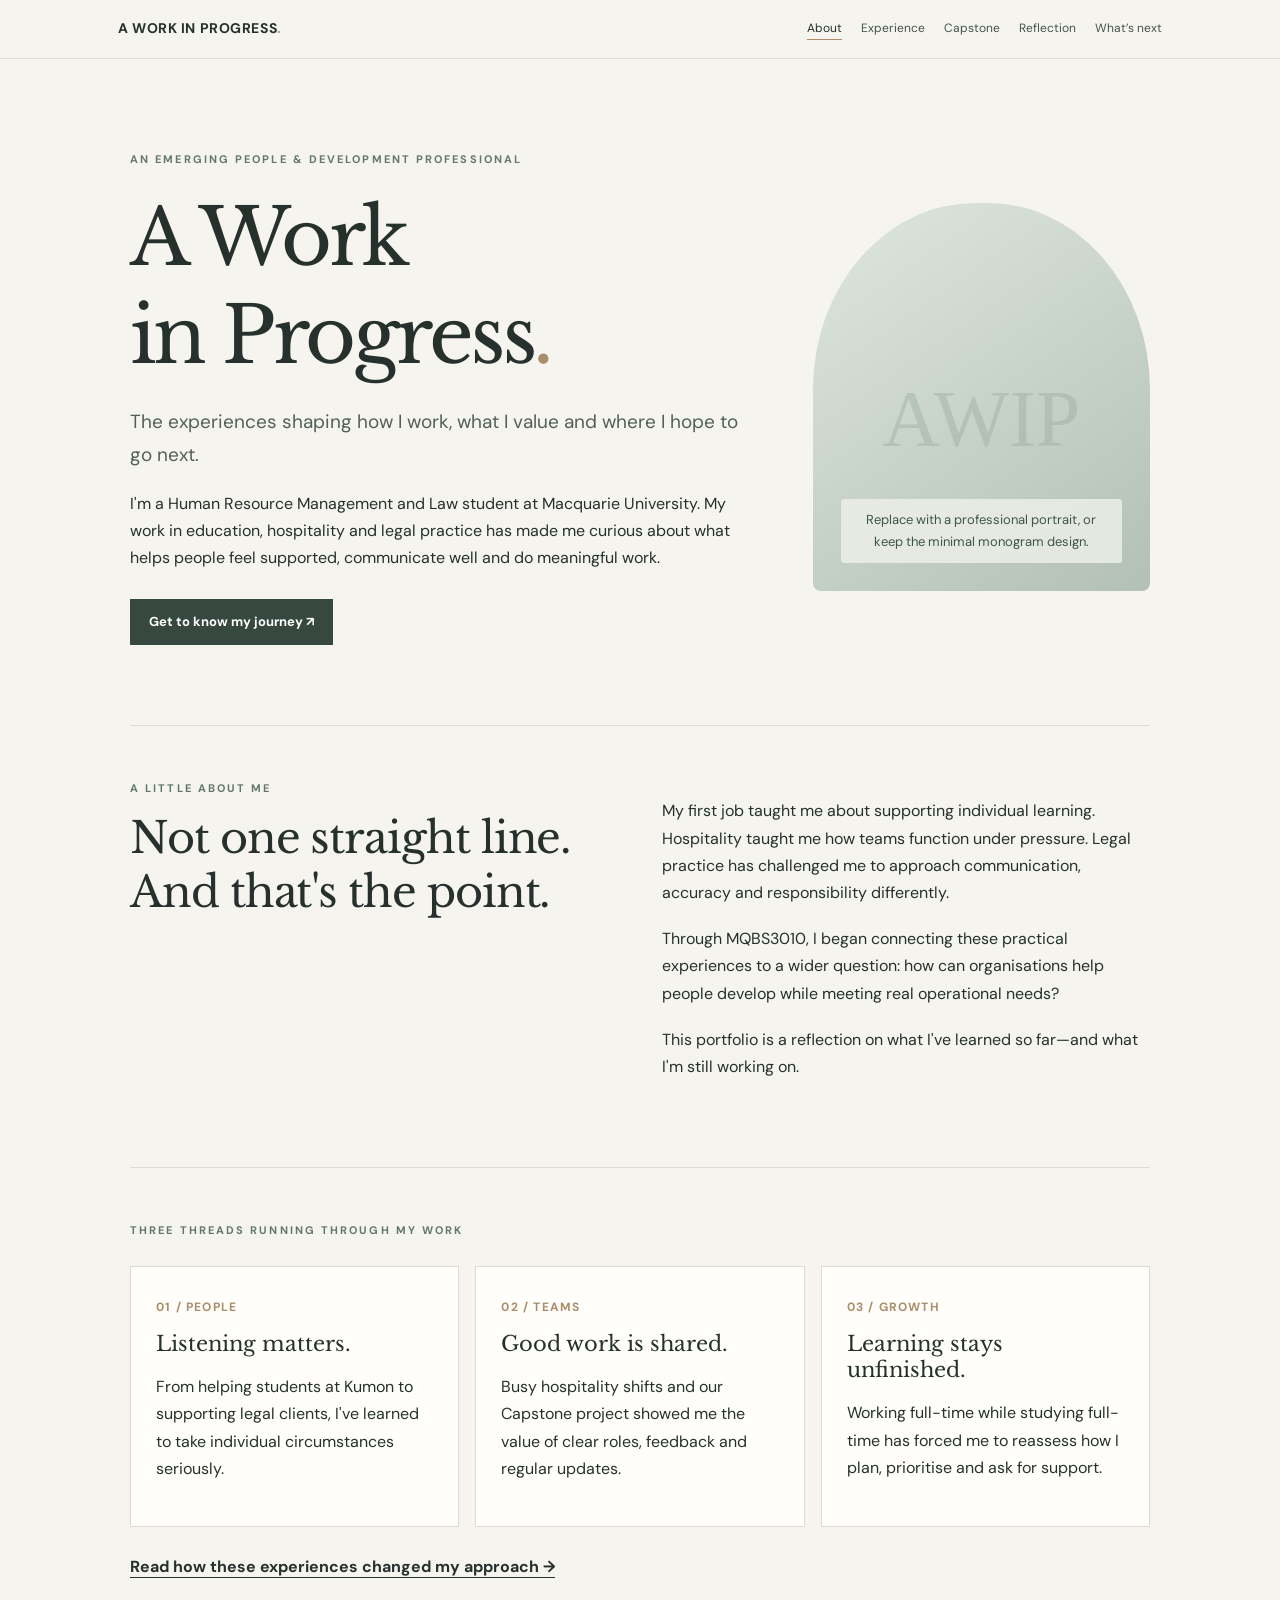
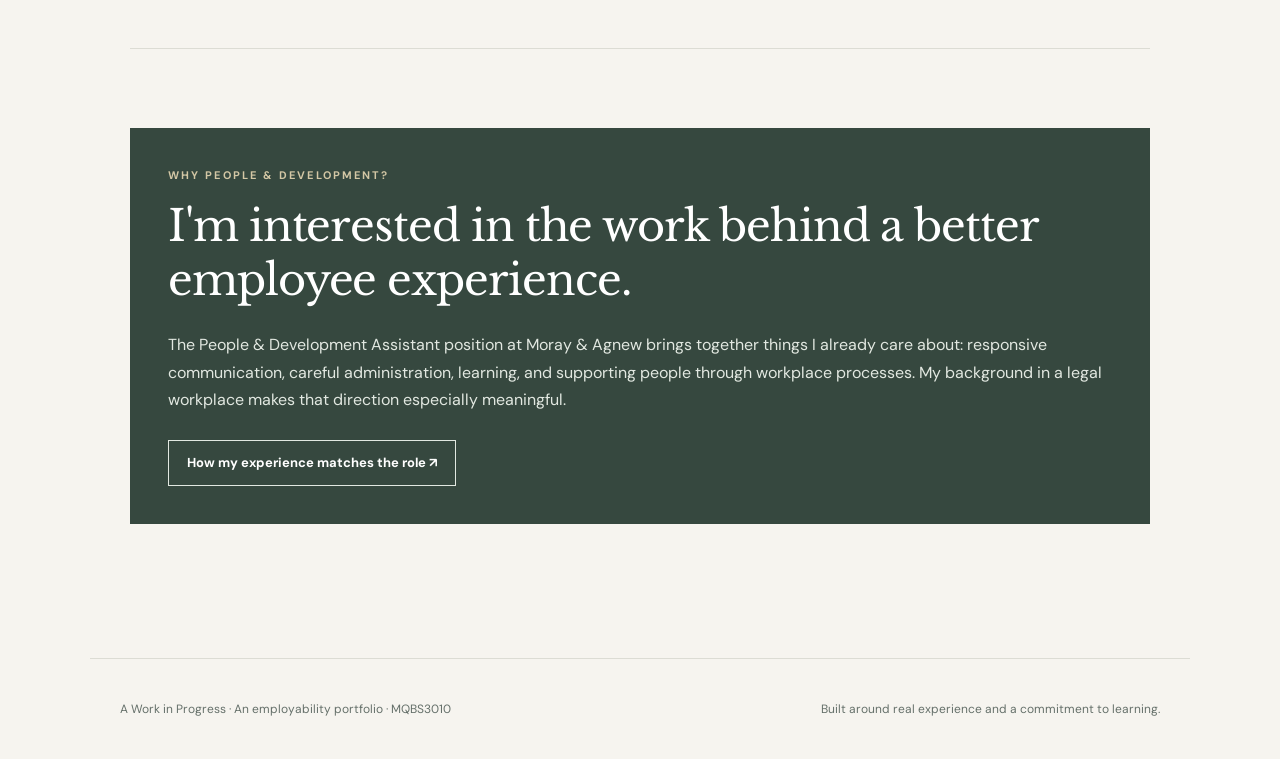
==== index.html @ 0471ca01 "Add files via upload" ====
<!doctype html><html lang="en-AU"><head><meta charset="utf-8"><meta name="viewport" content="width=device-width,initial-scale=1"><meta name="description" content="A Work in Progress — an emerging People & Development professional’s portfolio."><title>About | A Work in Progress</title><link rel="stylesheet" href="style.css"></head><body><header><nav><a class="brand" href="index.html">A WORK IN PROGRESS<span style="color:#b29a79">.</span></a><div class="navlinks"><a href="index.html" class="current">About</a><a href="experience.html" class="">Experience</a><a href="capstone.html" class="">Capstone</a><a href="reflection.html" class="">Reflection</a><a href="future.html" class="">What’s next</a></div></nav></header><main><section class="hero"><div><div class="eyebrow">An emerging People & Development professional</div><h1>A Work<br>in Progress<span style="color:#aa8d69">.</span></h1><p class="lead">The experiences shaping how I work, what I value and where I hope to go next.</p><p>I'm a Human Resource Management and Law student at Macquarie University. My work in education, hospitality and legal practice has made me curious about what helps people feel supported, communicate well and do meaningful work.</p><a class="button dark" href="experience.html">Get to know my journey ↗</a></div><div class="portrait"><span>Replace with a professional portrait, or keep the minimal monogram design.</span></div></section>
<section class="section"><div class="eyebrow">A little about me</div><div class="two"><div><h2>Not one straight line. And that's the point.</h2></div><div><p>My first job taught me about supporting individual learning. Hospitality taught me how teams function under pressure. Legal practice has challenged me to approach communication, accuracy and responsibility differently.</p><p>Through MQBS3010, I began connecting these practical experiences to a wider question: how can organisations help people develop while meeting real operational needs?</p><p>This portfolio is a reflection on what I've learned so far—and what I'm still working on.</p></div></div></section>
<section class="section"><div class="eyebrow">Three threads running through my work</div><div class="cards"><div class="card"><span class="number">01 / PEOPLE</span><h3>Listening matters.</h3><p>From helping students at Kumon to supporting legal clients, I've learned to take individual circumstances seriously.</p></div><div class="card"><span class="number">02 / TEAMS</span><h3>Good work is shared.</h3><p>Busy hospitality shifts and our Capstone project showed me the value of clear roles, feedback and regular updates.</p></div><div class="card"><span class="number">03 / GROWTH</span><h3>Learning stays unfinished.</h3><p>Working full-time while studying full-time has forced me to reassess how I plan, prioritise and ask for support.</p></div></div><a class="link" href="reflection.html">Read how these experiences changed my approach →</a></section>
<section class="section"><div class="feature"><div class="eyebrow">Why People & Development?</div><h2>I'm interested in the work behind a better employee experience.</h2><p>The People & Development Assistant position at Moray & Agnew brings together things I already care about: responsive communication, careful administration, learning, and supporting people through workplace processes. My background in a legal workplace makes that direction especially meaningful.</p><a class="button" style="border-color:#e2e8e1;color:#fff" href="future.html">How my experience matches the role ↗</a></div></section></main><footer><span>A Work in Progress · An employability portfolio · MQBS3010</span><span>Built around real experience and a commitment to learning.</span></footer></body></html>
---- style.css ----
@import url('https://fonts.googleapis.com/css2?family=DM+Sans:wght@400;500;600;700&family=Libre+Baskerville:ital,wght@0,400;0,700;1,400&display=swap');
:root{--ink:#26312d;--muted:#65706a;--paper:#f6f4ef;--white:#fffefa;--forest:#36483f;--border:#dcdcd4;--sage:#e6ebe5;--gold:#aa8d69}*{box-sizing:border-box}html{scroll-behavior:smooth}body{margin:0;color:var(--ink);background:var(--paper);font-family:'DM Sans',Arial,sans-serif;font-size:16px;line-height:1.7}a{color:inherit}a:hover{color:#946d47}header{border-bottom:1px solid var(--border);background:var(--paper);position:sticky;top:0;z-index:10}nav{max-width:1100px;margin:auto;padding:17px 28px;display:flex;align-items:center;justify-content:space-between;gap:20px}.brand{text-decoration:none;letter-spacing:.04em;font-weight:700;font-size:14px;white-space:nowrap}.navlinks{display:flex;flex-wrap:wrap;gap:19px}.navlinks a{text-decoration:none;font-size:12px;color:#46534d}.navlinks .current{border-bottom:1px solid var(--gold);color:var(--ink)}main{max-width:1080px;padding:0 30px;margin:auto}.hero{padding:91px 0 80px;display:grid;grid-template-columns:1.3fr .7fr;gap:56px;align-items:center}.eyebrow{text-transform:uppercase;letter-spacing:.19em;font-size:11px;color:#63776b;font-weight:700}h1,h2,h3,blockquote{font-family:'Libre Baskerville',Georgia,serif;font-weight:400;line-height:1.25}h1{font-size:clamp(45px,6.8vw,78px);letter-spacing:-.045em;margin:21px 0 22px}h2{font-size:clamp(28px,3.6vw,43px);letter-spacing:-.025em;margin:15px 0 24px}h3{font-size:23px;margin:12px 0 16px}p{margin:0 0 19px}p.lead{font-size:19px;color:#536059;max-width:670px}.small{font-size:13px;color:var(--muted)}.portrait{background:linear-gradient(145deg,#dfe7dd,#b3c0b5);aspect-ratio:4/4.6;display:flex;align-items:end;justify-content:center;padding:28px;text-align:center;border-radius:48% 48% 8px 8px;color:#3f554b;font-size:13px;max-width:340px;margin:auto;position:relative}.portrait:before{content:'AWIP';font-family:Georgia,serif;font-size:80px;position:absolute;top:38%;color:#90a496;opacity:.35}.portrait span{position:relative;background:#eef0e9cf;padding:10px 15px;border-radius:3px}.section{padding:53px 0 68px;border-top:1px solid var(--border)}.sectionhead{max-width:720px}.cards{display:grid;grid-template-columns:repeat(3,1fr);gap:16px;margin:26px 0}.card{background:var(--white);border:1px solid var(--border);padding:25px;min-height:188px}.card .number{font-size:12px;color:var(--gold);font-weight:700;letter-spacing:.1em}.card h3{font-size:21px}.two{display:grid;grid-template-columns:1fr 1fr;gap:44px}.note{padding:22px;background:var(--sage);border-left:3px solid #83998a;margin:24px 0}.quote{border-left:3px solid var(--gold);padding:8px 0 8px 25px;font-size:23px;margin:32px 0;color:#415449}.tag{display:inline-block;border:1px solid #cbd2ca;border-radius:99px;padding:3px 11px;margin:0 6px 8px 0;font-size:12px;color:#59685c}.link{font-weight:700;text-decoration-thickness:1px;text-underline-offset:5px}.button{display:inline-block;padding:11px 18px;border:1px solid var(--forest);text-decoration:none;font-size:13px;font-weight:700;margin-top:8px}.button.dark{background:var(--forest);color:white}.feature{background:var(--forest);color:#f7f6f2;padding:38px;margin:26px 0}.feature .eyebrow{color:#d3c7a5}.feature p{color:#e2e8e1}.feature h2{color:white}.timeline{border-left:1px solid #b8c6b9;margin:26px 0 26px 10px}.entry{padding:0 0 29px 24px;position:relative}.entry:before{content:'';position:absolute;width:9px;height:9px;background:var(--gold);border-radius:50%;left:-5px;top:9px}.entry h3{margin:6px 0 10px}.entry p{max-width:770px}.stat{font-family:Georgia,serif;font-size:48px;margin:0;color:var(--forest)}.evidence{border:1px dashed #aab7a9;background:#f2f3ed;padding:20px;font-size:13px;color:#5e6c61;margin:20px 0}.evidence strong{display:block;color:#405249;margin-bottom:5px}.steps{counter-reset:step}.step{padding:22px 0;border-bottom:1px solid var(--border);display:grid;grid-template-columns:90px 1fr;gap:15px}.step .idx{font-family:Georgia,serif;font-size:34px;color:#a48d71}.checklist li{margin-bottom:9px}footer{max-width:1100px;padding:40px 30px;margin:40px auto 0;border-top:1px solid var(--border);display:flex;justify-content:space-between;gap:30px;color:var(--muted);font-size:12px}.intro{padding:67px 0 40px}.intro h1{font-size:clamp(40px,6vw,65px)}.intro p{max-width:740px}.rule{height:1px;background:var(--border);margin:20px 0}details{border-top:1px solid var(--border);padding:17px 0}summary{cursor:pointer;font-weight:700}@media(max-width:760px){nav{display:block}.navlinks{gap:12px;margin-top:12px}.hero{grid-template-columns:1fr;padding:55px 0}.portrait{max-width:260px;width:100%}.cards,.two{grid-template-columns:1fr}.step{grid-template-columns:55px 1fr}footer{display:block}main{padding:0 19px}h1{font-size:46px}}
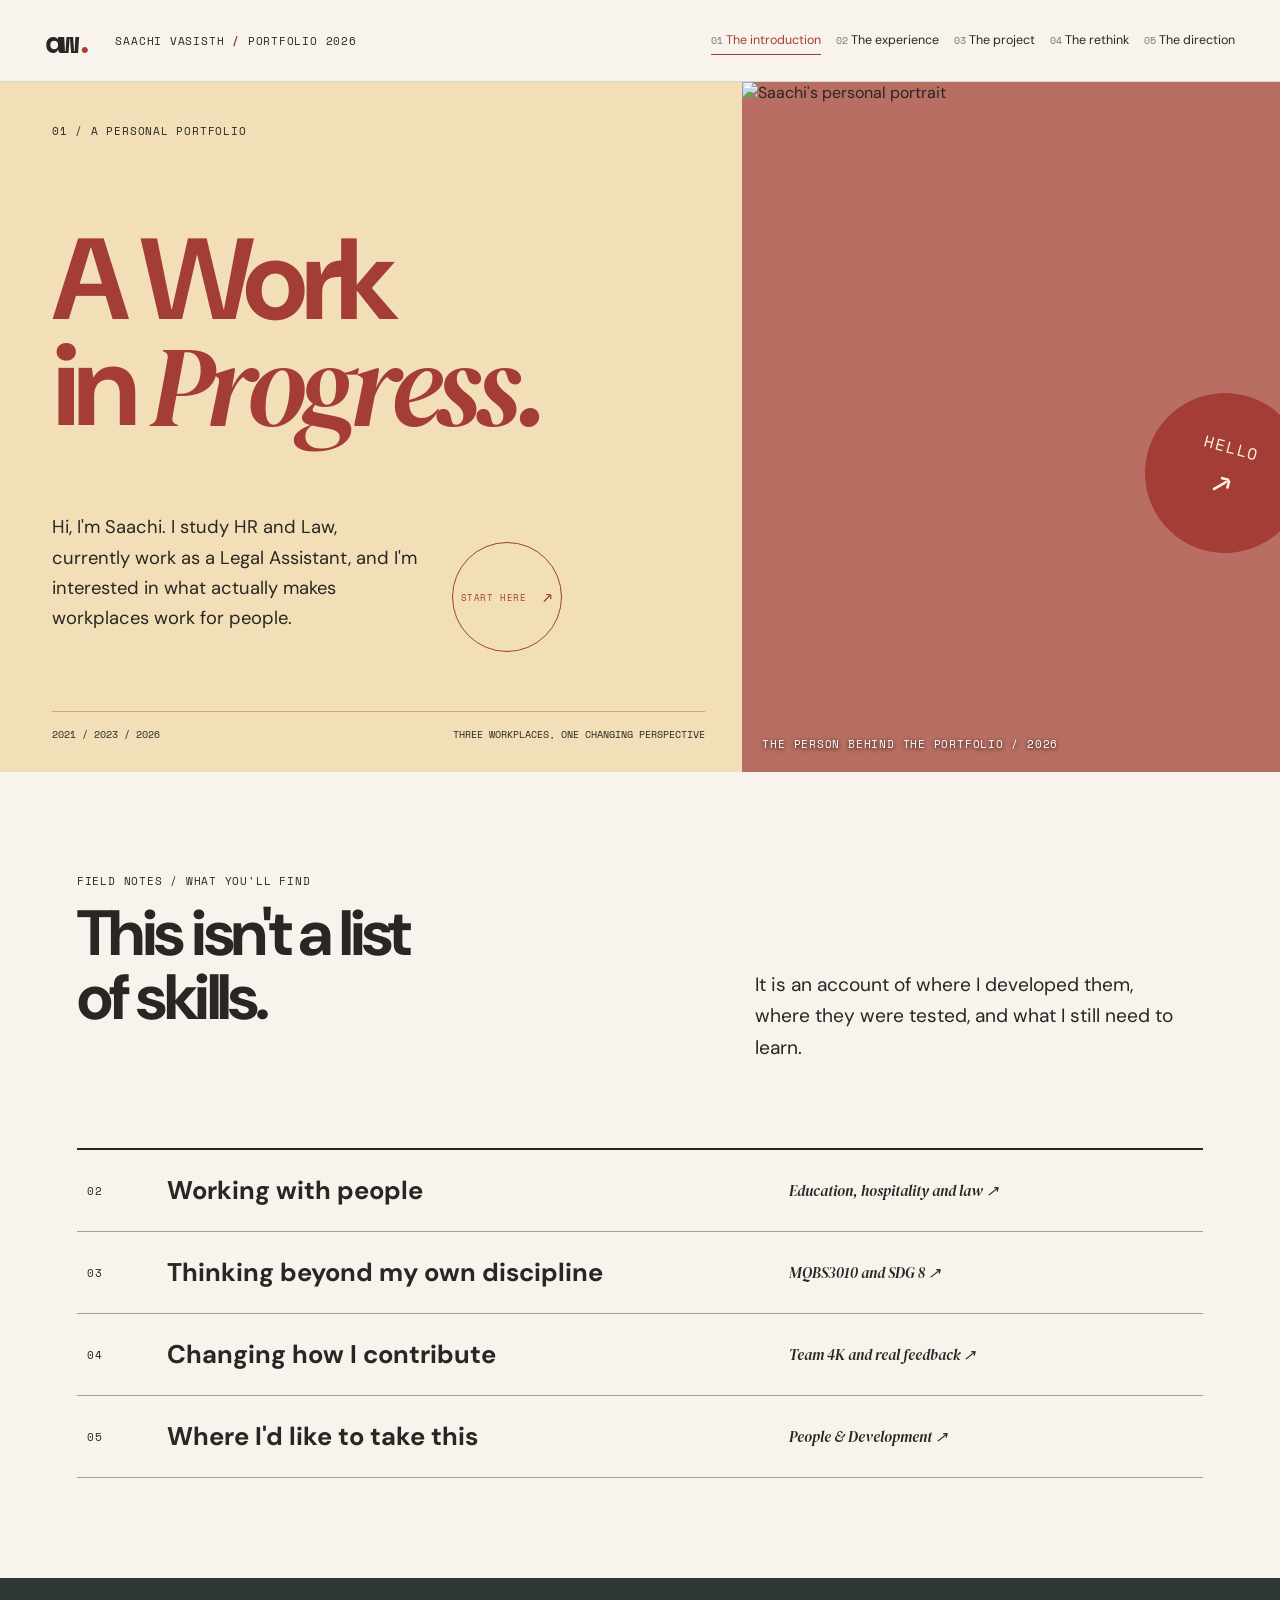
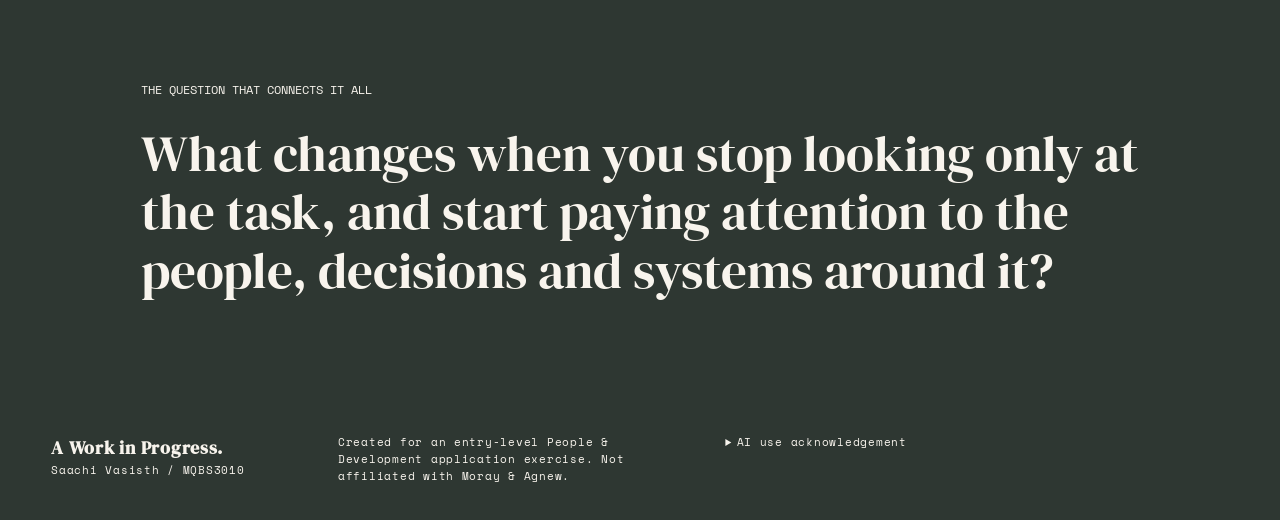
==== commit 167c756a: "Finalise cohesive e-portfolio design." ====
--- a/index.html
+++ b/index.html
@@ -1,4 +1 @@
-<!doctype html><html lang="en-AU"><head><meta charset="utf-8"><meta name="viewport" content="width=device-width,initial-scale=1"><meta name="description" content="A Work in Progress — an emerging People & Development professional’s portfolio."><title>About | A Work in Progress</title><link rel="stylesheet" href="style.css"></head><body><header><nav><a class="brand" href="index.html">A WORK IN PROGRESS<span style="color:#b29a79">.</span></a><div class="navlinks"><a href="index.html" class="current">About</a><a href="experience.html" class="">Experience</a><a href="capstone.html" class="">Capstone</a><a href="reflection.html" class="">Reflection</a><a href="future.html" class="">What’s next</a></div></nav></header><main><section class="hero"><div><div class="eyebrow">An emerging People & Development professional</div><h1>A Work<br>in Progress<span style="color:#aa8d69">.</span></h1><p class="lead">The experiences shaping how I work, what I value and where I hope to go next.</p><p>I'm a Human Resource Management and Law student at Macquarie University. My work in education, hospitality and legal practice has made me curious about what helps people feel supported, communicate well and do meaningful work.</p><a class="button dark" href="experience.html">Get to know my journey ↗</a></div><div class="portrait"><span>Replace with a professional portrait, or keep the minimal monogram design.</span></div></section>
-<section class="section"><div class="eyebrow">A little about me</div><div class="two"><div><h2>Not one straight line. And that's the point.</h2></div><div><p>My first job taught me about supporting individual learning. Hospitality taught me how teams function under pressure. Legal practice has challenged me to approach communication, accuracy and responsibility differently.</p><p>Through MQBS3010, I began connecting these practical experiences to a wider question: how can organisations help people develop while meeting real operational needs?</p><p>This portfolio is a reflection on what I've learned so far—and what I'm still working on.</p></div></div></section>
-<section class="section"><div class="eyebrow">Three threads running through my work</div><div class="cards"><div class="card"><span class="number">01 / PEOPLE</span><h3>Listening matters.</h3><p>From helping students at Kumon to supporting legal clients, I've learned to take individual circumstances seriously.</p></div><div class="card"><span class="number">02 / TEAMS</span><h3>Good work is shared.</h3><p>Busy hospitality shifts and our Capstone project showed me the value of clear roles, feedback and regular updates.</p></div><div class="card"><span class="number">03 / GROWTH</span><h3>Learning stays unfinished.</h3><p>Working full-time while studying full-time has forced me to reassess how I plan, prioritise and ask for support.</p></div></div><a class="link" href="reflection.html">Read how these experiences changed my approach →</a></section>
-<section class="section"><div class="feature"><div class="eyebrow">Why People & Development?</div><h2>I'm interested in the work behind a better employee experience.</h2><p>The People & Development Assistant position at Moray & Agnew brings together things I already care about: responsive communication, careful administration, learning, and supporting people through workplace processes. My background in a legal workplace makes that direction especially meaningful.</p><a class="button" style="border-color:#e2e8e1;color:#fff" href="future.html">How my experience matches the role ↗</a></div></section></main><footer><span>A Work in Progress · An employability portfolio · MQBS3010</span><span>Built around real experience and a commitment to learning.</span></footer></body></html>+<!doctype html><html lang="en-AU"><head><meta charset="utf-8"><meta name="viewport" content="width=device-width,initial-scale=1"><meta name="description" content="A Work in Progress. Saachi Vasisth's MQBS3010 professional e-portfolio."><title>About | A Work in Progress.</title><link rel="stylesheet" href="style.css"></head><body class="p-index"><header class="shell"><a class="logo" href="index.html">aw<span>.</span></a><span class="edition">SAACHI VASISTH <b> / </b> PORTFOLIO 2026</span><button class="menu-toggle" onclick="document.querySelector('.nav').classList.toggle('open')" aria-label="Toggle navigation">MENU +</button><nav class="nav" aria-label="Portfolio pages"><a href="index.html" aria-current=page><span>01</span> The introduction</a><a href="experience.html" ><span>02</span> The experience</a><a href="capstone.html" ><span>03</span> The project</a><a href="reflection.html" ><span>04</span> The rethink</a><a href="future.html" ><span>05</span> The direction</a></nav></header><main><section class="cover"><div class="cover-copy"><div class="kicker">01 / A PERSONAL PORTFOLIO</div><h1>A Work<br>in <em>Progress.</em></h1><div class="cover-intro"><p>Hi, I'm Saachi. I study HR and Law, currently work as a Legal Assistant, and I'm interested in what actually makes workplaces work for people.</p><a class="round-link" href="experience.html">START HERE <span>↗</span></a></div><div class="cover-foot">2021 / 2023 / 2026 <span>THREE WORKPLACES, ONE CHANGING PERSPECTIVE</span></div></div><div class="cover-image"><img src="assets/portrait.jpg" alt="Saachi's personal portrait"><span class="photo-note">THE PERSON BEHIND THE PORTFOLIO / 2026</span><div class="floating-circle">HELLO<br><span>↗</span></div></div></section><section class="index-spread"><p class="micro">FIELD NOTES / WHAT YOU'LL FIND</p><div class="index-head"><h2>This isn't a list<br>of skills.</h2><p>It is an account of where I developed them, where they were tested, and what I still need to learn.</p></div><div class="chapter-links"><a href="experience.html"><span>02</span><b>Working with people</b><em>Education, hospitality and law ↗</em></a><a href="capstone.html"><span>03</span><b>Thinking beyond my own discipline</b><em>MQBS3010 and SDG 8 ↗</em></a><a href="reflection.html"><span>04</span><b>Changing how I contribute</b><em>Team 4K and real feedback ↗</em></a><a href="future.html"><span>05</span><b>Where I'd like to take this</b><em>People &amp; Development ↗</em></a></div></section><section class="small-manifesto"><span>THE QUESTION THAT CONNECTS IT ALL</span><p>What changes when you stop looking only at the task, and start paying attention to the people, decisions and systems around it?</p></section></main><footer><div><strong>A Work in Progress.</strong><br>Saachi Vasisth / MQBS3010</div><div>Created for an entry-level People &amp; Development application exercise. Not affiliated with Moray &amp; Agnew.</div><details><summary>AI use acknowledgement</summary><p>This e-portfolio is my own work. All information, ideas, personal reflections, professional experiences, academic contributions and photographs are my own. I was responsible for developing, organising and formatting the textual content of the portfolio. ChatGPT was used to assist with the technical development of the website, including HTML/CSS coding, visual layout and the arrangement of graphical elements. AI assistance was also used to refine some written content, which I reviewed to ensure it accurately represented my experiences and intended meaning.</p></details></footer></body></html>
--- a/style.css
+++ b/style.css
@@ -1,2 +1,18 @@
-@import url('https://fonts.googleapis.com/css2?family=DM+Sans:wght@400;500;600;700&family=Libre+Baskerville:ital,wght@0,400;0,700;1,400&display=swap');
-:root{--ink:#26312d;--muted:#65706a;--paper:#f6f4ef;--white:#fffefa;--forest:#36483f;--border:#dcdcd4;--sage:#e6ebe5;--gold:#aa8d69}*{box-sizing:border-box}html{scroll-behavior:smooth}body{margin:0;color:var(--ink);background:var(--paper);font-family:'DM Sans',Arial,sans-serif;font-size:16px;line-height:1.7}a{color:inherit}a:hover{color:#946d47}header{border-bottom:1px solid var(--border);background:var(--paper);position:sticky;top:0;z-index:10}nav{max-width:1100px;margin:auto;padding:17px 28px;display:flex;align-items:center;justify-content:space-between;gap:20px}.brand{text-decoration:none;letter-spacing:.04em;font-weight:700;font-size:14px;white-space:nowrap}.navlinks{display:flex;flex-wrap:wrap;gap:19px}.navlinks a{text-decoration:none;font-size:12px;color:#46534d}.navlinks .current{border-bottom:1px solid var(--gold);color:var(--ink)}main{max-width:1080px;padding:0 30px;margin:auto}.hero{padding:91px 0 80px;display:grid;grid-template-columns:1.3fr .7fr;gap:56px;align-items:center}.eyebrow{text-transform:uppercase;letter-spacing:.19em;font-size:11px;color:#63776b;font-weight:700}h1,h2,h3,blockquote{font-family:'Libre Baskerville',Georgia,serif;font-weight:400;line-height:1.25}h1{font-size:clamp(45px,6.8vw,78px);letter-spacing:-.045em;margin:21px 0 22px}h2{font-size:clamp(28px,3.6vw,43px);letter-spacing:-.025em;margin:15px 0 24px}h3{font-size:23px;margin:12px 0 16px}p{margin:0 0 19px}p.lead{font-size:19px;color:#536059;max-width:670px}.small{font-size:13px;color:var(--muted)}.portrait{background:linear-gradient(145deg,#dfe7dd,#b3c0b5);aspect-ratio:4/4.6;display:flex;align-items:end;justify-content:center;padding:28px;text-align:center;border-radius:48% 48% 8px 8px;color:#3f554b;font-size:13px;max-width:340px;margin:auto;position:relative}.portrait:before{content:'AWIP';font-family:Georgia,serif;font-size:80px;position:absolute;top:38%;color:#90a496;opacity:.35}.portrait span{position:relative;background:#eef0e9cf;padding:10px 15px;border-radius:3px}.section{padding:53px 0 68px;border-top:1px solid var(--border)}.sectionhead{max-width:720px}.cards{display:grid;grid-template-columns:repeat(3,1fr);gap:16px;margin:26px 0}.card{background:var(--white);border:1px solid var(--border);padding:25px;min-height:188px}.card .number{font-size:12px;color:var(--gold);font-weight:700;letter-spacing:.1em}.card h3{font-size:21px}.two{display:grid;grid-template-columns:1fr 1fr;gap:44px}.note{padding:22px;background:var(--sage);border-left:3px solid #83998a;margin:24px 0}.quote{border-left:3px solid var(--gold);padding:8px 0 8px 25px;font-size:23px;margin:32px 0;color:#415449}.tag{display:inline-block;border:1px solid #cbd2ca;border-radius:99px;padding:3px 11px;margin:0 6px 8px 0;font-size:12px;color:#59685c}.link{font-weight:700;text-decoration-thickness:1px;text-underline-offset:5px}.button{display:inline-block;padding:11px 18px;border:1px solid var(--forest);text-decoration:none;font-size:13px;font-weight:700;margin-top:8px}.button.dark{background:var(--forest);color:white}.feature{background:var(--forest);color:#f7f6f2;padding:38px;margin:26px 0}.feature .eyebrow{color:#d3c7a5}.feature p{color:#e2e8e1}.feature h2{color:white}.timeline{border-left:1px solid #b8c6b9;margin:26px 0 26px 10px}.entry{padding:0 0 29px 24px;position:relative}.entry:before{content:'';position:absolute;width:9px;height:9px;background:var(--gold);border-radius:50%;left:-5px;top:9px}.entry h3{margin:6px 0 10px}.entry p{max-width:770px}.stat{font-family:Georgia,serif;font-size:48px;margin:0;color:var(--forest)}.evidence{border:1px dashed #aab7a9;background:#f2f3ed;padding:20px;font-size:13px;color:#5e6c61;margin:20px 0}.evidence strong{display:block;color:#405249;margin-bottom:5px}.steps{counter-reset:step}.step{padding:22px 0;border-bottom:1px solid var(--border);display:grid;grid-template-columns:90px 1fr;gap:15px}.step .idx{font-family:Georgia,serif;font-size:34px;color:#a48d71}.checklist li{margin-bottom:9px}footer{max-width:1100px;padding:40px 30px;margin:40px auto 0;border-top:1px solid var(--border);display:flex;justify-content:space-between;gap:30px;color:var(--muted);font-size:12px}.intro{padding:67px 0 40px}.intro h1{font-size:clamp(40px,6vw,65px)}.intro p{max-width:740px}.rule{height:1px;background:var(--border);margin:20px 0}details{border-top:1px solid var(--border);padding:17px 0}summary{cursor:pointer;font-weight:700}@media(max-width:760px){nav{display:block}.navlinks{gap:12px;margin-top:12px}.hero{grid-template-columns:1fr;padding:55px 0}.portrait{max-width:260px;width:100%}.cards,.two{grid-template-columns:1fr}.step{grid-template-columns:55px 1fr}footer{display:block}main{padding:0 19px}h1{font-size:46px}}+@import url('https://fonts.googleapis.com/css2?family=DM+Sans:wght@400;500;600;700&family=DM+Serif+Display:ital@0;1&family=Space+Mono:wght@400;700&display=swap');
+:root{--ink:#24211e;--paper:#f8f4ed;--red:#b52c2e;--yellow:#f7d476;--violet:#e8ddf1;--green:#e2eae0;--peach:#f2cdbf}*{box-sizing:border-box}body{margin:0;background:var(--paper);color:var(--ink);font-family:'DM Sans',Arial,sans-serif}img{display:block;max-width:100%}a{color:inherit}h1,h2,h3,p{margin-top:0}h1,h2{letter-spacing:-.055em}p{line-height:1.65}em,i{font-family:'DM Serif Display',serif;font-weight:400}h1{font-size:clamp(4rem,9vw,9.5rem);line-height:.91}h2{font-size:clamp(2.2rem,5vw,5.5rem);line-height:1}h3{font-size:clamp(1.3rem,2.2vw,2.2rem);line-height:1.15}.micro,.kicker,.edition,.photo-note,.career-date,.figure-heading>span,.application-label,.criteria-head,.round-link,.logo,.floating-circle,.project-stamp,.typographic-art small,footer,.chapter-links a>span{font-family:'Space Mono',monospace;font-size:.7rem;letter-spacing:.07em}.shell{height:82px;padding:14px 3.5%;display:flex;align-items:center;gap:25px;background:var(--paper);position:relative;z-index:5;border-bottom:1px solid #231e1822}.logo{text-decoration:none;font-size:2rem;font-weight:700;letter-spacing:-.15em}.logo span{color:var(--red)}.edition{white-space:nowrap}.edition b{color:var(--red)}.nav{margin-left:auto;display:flex;gap:15px;align-items:center}.nav a{text-decoration:none;font-size:.78rem;white-space:nowrap;border-bottom:1px solid transparent;padding:6px 0}.nav a span{font-family:'Space Mono',monospace;font-size:.62rem;color:#777}.nav a:hover,.nav a[aria-current]{border-color:var(--red)}.menu-toggle{display:none}footer{background:#26201e;color:#f6eee5;padding:35px 4%;display:grid;grid-template-columns:1fr 1.4fr 2fr;gap:35px;font-size:.66rem;line-height:1.6}footer strong{font-family:'DM Serif Display',serif;font-size:1.1rem}footer details p{margin-top:15px;font-family:'DM Sans',sans-serif;letter-spacing:0}summary{cursor:pointer}.cover{min-height:690px;display:grid;grid-template-columns:58% 42%;background:var(--yellow)}.cover-copy{padding:40px 5% 30px 7%;display:flex;flex-direction:column;justify-content:space-between}.cover h1{color:var(--red);margin:30px 0 15px}.cover em{letter-spacing:-.06em}.cover-intro{max-width:510px;display:flex;gap:35px;align-items:end}.cover-intro p{font-size:1.15rem}.round-link{flex-shrink:0;text-decoration:none;display:flex;align-items:center;justify-content:center;gap:15px;border:1px solid var(--red);border-radius:50%;width:110px;height:110px;color:var(--red);font-size:.55rem;text-align:center}.round-link span{font-size:1.1rem}.cover-foot{display:flex;justify-content:space-between;border-top:1px solid #a7483666;padding-top:14px;font-family:'Space Mono';font-size:.65rem}.cover-image{position:relative;min-height:690px;background:#c4373b;overflow:hidden}.cover-image>img{width:100%;height:100%;object-fit:cover;object-position:48% 48%;filter:saturate(.85)}.photo-note{position:absolute;bottom:20px;left:20px;color:white;text-shadow:0 1px 4px #000}.floating-circle{position:absolute;right:-25px;top:45%;transform:rotate(15deg);height:160px;width:160px;border-radius:100%;display:flex;align-items:center;justify-content:center;flex-direction:column;background:#bb2527;color:#fee09a;font-size:1rem}.floating-circle span{font-size:2.2rem}.index-spread{padding:100px 6%}.index-head{display:grid;grid-template-columns:1.4fr 1fr;gap:50px;align-items:end}.index-head p{max-width:430px;font-size:1.2rem}.chapter-links{border-top:2px solid;margin-top:65px}.chapter-links a{display:grid;grid-template-columns:65px 1.5fr 1fr;align-items:center;gap:15px;padding:24px 10px;text-decoration:none;border-bottom:1px solid #24211e66;transition:background .2s}.chapter-links a:hover{background:#efe3c9}.chapter-links b{font-size:clamp(1.15rem,2vw,1.9rem)}.chapter-links em{font-size:.95rem}.small-manifesto{padding:100px 11%;background:#242a25;color:#fff9ec}.small-manifesto span{font-family:'Space Mono';font-size:.75rem}.small-manifesto p{font-family:'DM Serif Display';font-size:clamp(2rem,4vw,4.3rem);line-height:1.14;margin:25px 0 0}.experience-open{padding:95px 6% 90px;background:var(--violet);display:grid;grid-template-columns:1fr 1fr}.experience-open h1{grid-column:1/-1;margin:25px 0}.experience-open h1 i{color:#79516e}.experience-sub{grid-column:2;max-width:410px;font-size:1.15rem}.career-item{display:grid;grid-template-columns:19% 34% 47%;border-bottom:2px solid #302b291c;min-height:550px}.career-item .career-date{padding:35px 15%;font-size:2rem;letter-spacing:-.05em;display:flex;flex-direction:column;line-height:1.2}.career-date span{font-size:.6rem;letter-spacing:.08em}.career-words{padding:65px 7%;grid-column:2/4}.career-words h2{max-width:850px;margin:20px 0 32px}.career-words>p{font-size:1.03rem;max-width:720px}.career-notes{display:grid;grid-template-columns:1fr 1fr;gap:22px;max-width:850px;margin-top:44px}.career-notes b{font:700 .72rem 'Space Mono'}.career-notes p{font-size:.92rem}.kumon{background:#ece3db;position:relative}.kumon .career-words{grid-column:2/3}.typographic-art{background:#b53c38;grid-column:3;color:#f8df92;display:flex;flex-direction:column;justify-content:center;align-items:center;font-size:clamp(2.6rem,5.8vw,6rem);font-weight:700;letter-spacing:-.085em;overflow:hidden}.typographic-art span:nth-child(2){transform:translateX(32px)}.typographic-art span:nth-child(3){transform:translateX(-20px)}.typographic-art small{margin-top:40px;letter-spacing:.1em}.gyg{background:#f6d77a}.gyg .career-photo{grid-column:2;height:100%;min-height:640px;position:relative}.gyg .career-photo img{width:100%;height:100%;object-fit:cover;object-position:center 20%}.gyg .career-photo label{position:absolute;bottom:14px;left:14px;background:var(--paper);padding:8px;font: .65rem 'Space Mono'}.gyg .career-words{grid-column:3;padding:65px 7%}.gyg .career-notes{grid-template-columns:1fr}.legal{background:#d6dfe3}.legal .career-words{grid-column:2;padding:65px 8%}.legal .career-notes{grid-template-columns:1fr}.double-photo{grid-column:3;display:grid;grid-template-columns:1fr 1fr;overflow:hidden}.double-photo img{height:100%;width:100%;object-fit:cover}.double-photo img:nth-child(2){object-position:20%}.thread{background:#222725;color:#f7f0e9;padding:95px 12%}.thread p{max-width:1050px;font-family:'DM Serif Display';font-size:clamp(1.8rem,3vw,3.5rem);line-height:1.27;margin:30px 0}.thread a,.reflection-end a,.end-page a{font: .75rem 'Space Mono';text-decoration:none;border-bottom:1px solid;padding-bottom:8px}.project-banner{padding:95px 7%;display:grid;grid-template-columns:1fr 190px;gap:20px;background:#dcebdc}.project-banner h1{margin:30px 0}.project-banner p{font-size:.95rem}.project-stamp{border:3px solid #33503e;border-radius:100%;width:165px;height:165px;display:flex;justify-content:center;align-items:center;flex-direction:column;font-size:5rem;transform:rotate(10deg);color:#31563c}.project-stamp small{font-size:.48rem;text-align:center;line-height:1.3}.dossier-intro{display:grid;grid-template-columns:25% 75%;padding:90px 6%;gap:45px}.dossier-intro aside{display:flex;flex-direction:column;gap:7px;font: .72rem 'Space Mono'}.dossier-intro aside b{color:#a63c3e;margin-top:16px}.dossier-intro>div p{max-width:800px;font-size:1.12rem}.dossier-figure{background:#e9e4da;padding:85px 7%;display:grid;grid-template-columns:32% 68%;gap:30px}.figure-heading h2{margin:20px 0}.dossier-figure figure{margin:0}.dossier-figure img{width:100%;box-shadow:0 9px 30px #0002}.dossier-figure figcaption,.project-pair figcaption,.receipt-photos figcaption{font-size:.74rem;color:#5f5b55;line-height:1.5;margin-top:10px}.project-pair{display:grid;grid-template-columns:1fr 1fr}.project-pair article{padding:55px 10%;background:#e5e4ee;min-width:0}.project-pair article img{max-height:510px;margin-top:22px;object-fit:contain;object-position:left}.project-pair article.academy{background:#e8c4b6;position:relative;overflow:hidden}.project-pair h3{font-size:clamp(2rem,3vw,3.4rem);margin:20px 0}.type-vertical{color:#bb5d4a55;font-size:clamp(6rem,14vw,15rem);font-weight:700;line-height:1;letter-spacing:-.09em}.guest-insight{padding:90px 7%;background:#243a32;color:#fff8e6}.guest-insight h2{margin:20px 0 60px}.quote-columns{display:grid;grid-template-columns:1fr 1fr;gap:45px}.quote-columns>div{border-top:1px solid #fff8e688;padding-top:24px}.quote-columns b{font: .75rem 'Space Mono';line-height:1.6}.quote-columns p{font-size:1.1rem;margin-top:30px}.tiny{font-size:.75rem;opacity:.8;margin-top:45px}.reflection-header{background:#f0c5b8;padding:90px 7%}.reflection-header h1{margin:25px 0;max-width:1200px}.reflection-header h1 em{color:#a34238}.reflection-header p{max-width:620px;margin-left:auto;font-size:1.14rem}.reflection-path{padding:85px 6%}.path-top,.path-items{display:grid;grid-template-columns:repeat(3,1fr);gap:25px}.path-top span{font:.65rem 'Space Mono';color:#9c3c39}.path-items{margin-top:25px}.path-items article{border-top:2px solid;padding-top:25px}.path-items strong{font:3.5rem 'DM Serif Display';color:#a73c39}.path-items h2{font-size:clamp(1.6rem,2.9vw,3rem);margin:20px 0}.receipts{background:#e2e7e6;display:grid;grid-template-columns:35% 65%;padding:80px 5%;gap:45px}.receipts h2{margin:25px 0}.receipt-photos{display:grid;grid-template-columns:1fr 1fr;gap:20px}.receipt-photos figure{margin:0}.receipt-photos img{width:100%;height:330px;object-fit:contain;background:#fff;padding:10px}.critical{padding:100px 7%;display:grid;grid-template-columns:48% 52%;gap:35px}.critical p{max-width:650px}.reflection-end{background:#a63436;color:#fff3dc;padding:95px 10%}.reflection-end>span{font:.7rem 'Space Mono'}.reflection-end p{font-family:'DM Serif Display';font-size:clamp(2rem,4vw,4rem);line-height:1.19;max-width:950px;margin:35px 0}.application-cover{background:#242727;color:#fff5e5;padding:80px 7%;position:relative}.application-cover h1{margin:35px 0}.application-cover h1 i{color:#f0c6a9}.application-cover>p{font:.72rem 'Space Mono';letter-spacing:.07em}.employer{font-size:clamp(3rem,9vw,8.5rem);font-weight:700;letter-spacing:-.09em;border-top:1px solid #fff5e5;border-bottom:1px solid #fff5e5;padding:15px 0;line-height:1}.employer span{font-family:'DM Serif Display';font-style:italic;color:#e2bb93}.application-cover .disclaimer{max-width:600px;font-family:'DM Sans';letter-spacing:0;font-size:.82rem;margin-top:25px}.fit-intro{padding:100px 7%;display:grid;grid-template-columns:1fr 1fr;gap:45px}.fit-intro p{font-size:1.12rem;max-width:620px;padding-top:45px}.criteria{background:#f4e9db;padding:60px 7%}.criteria-head,.criterion{display:grid;grid-template-columns:1fr 1fr 1fr;gap:40px}.criteria-head{font:.68rem 'Space Mono';border-bottom:2px solid;padding-bottom:20px}.criterion{border-bottom:1px solid #0005;padding:32px 0;align-items:start}.criterion h3{margin:0}.next-steps{padding:100px 7%;background:#d8e6db}.next-steps h2{margin:20px 0 55px}.steps-grid{display:grid;grid-template-columns:repeat(3,1fr);gap:35px}.steps-grid div{border-top:2px solid;padding-top:25px}.steps-grid span{font:.75rem 'Space Mono'}.steps-grid p{font-size:1.1rem;margin-top:25px}.end-page{background:#f1c6b3;padding:100px 10%;display:flex;flex-direction:column;align-items:flex-start;gap:20px}.end-page p{max-width:1000px;font:clamp(2rem,3.5vw,3.8rem)/1.2 'DM Serif Display'}@media(max-width:1000px){.shell{flex-wrap:wrap;height:auto}.edition{font-size:.6rem}.nav{width:100%;justify-content:space-between;gap:4px}.cover{grid-template-columns:1fr 1fr}.cover-copy{padding:35px 6%}.cover-intro{display:block}.round-link{width:90px;height:90px}.career-item{grid-template-columns:16% 42% 42%}.career-date{font-size:1.3rem!important}.dossier-figure{grid-template-columns:1fr}.kumon .career-words{grid-column:2/3}}@media(max-width:700px){.shell{padding:12px 5%}.edition{font-size:.55rem}.menu-toggle{display:block;margin-left:auto;border:1px solid;padding:9px;background:transparent;font:.67rem 'Space Mono'}.nav{display:none;flex-direction:column;align-items:stretch}.nav.open{display:flex}.cover{display:flex;flex-direction:column-reverse}.cover-image{min-height:360px;height:360px}.cover-copy{min-height:510px}.cover h1{font-size:clamp(4rem,18vw,7rem)}.cover-foot{gap:20px}.index-head,.career-notes,.quote-columns,.dossier-intro,.project-pair,.path-top,.path-items,.receipts,.critical,.fit-intro,.criteria-head,.criterion,.steps-grid,footer{grid-template-columns:1fr}.chapter-links a{grid-template-columns:35px 1fr}.chapter-links em{grid-column:2}.experience-open{display:block}.experience-sub{margin:0}.career-item{display:flex;flex-direction:column}.career-item .career-date{padding:25px;font-size:1.6rem!important;flex-direction:row;gap:8px}.career-words,.gyg .career-words,.legal .career-words{padding:45px 7%}.typographic-art{min-height:280px;font-size:3.5rem}.gyg .career-photo{min-height:450px;height:450px}.double-photo{height:430px}.project-banner{display:block}.project-stamp{margin-top:35px}.dossier-intro{gap:25px}.dossier-figure{padding:55px 5%}.project-pair article{padding:45px 7%}.reflection-header,.reflection-path,.critical,.receipts,.fit-intro,.next-steps{padding:60px 7%}.path-top{display:none}.receipt-photos{grid-template-columns:1fr}.criteria-head{display:none}.criterion{gap:4px}.criterion p{margin:0 0 15px}.criterion h3{margin:0 0 12px}.end-page{padding:70px 7%}}
+/* COHESIVE EDITORIAL SYSTEM | one identity across five chapters. */
+:root{--paper:#f8f4ed;--ink:#292623;--red:#a43d36;--yellow:#f2dfb8;--violet:#eee8df;--green:#e9eee6;--peach:#eee5db}
+body{background:var(--paper)}
+.shell{background:#f8f4ed}.nav a[aria-current],.nav a:hover{color:#a43d36}
+.cover{background:#f2dfb8}.cover h1,.cover .round-link{color:#a43d36}.cover .round-link{border-color:#a43d36}.cover-image{background:#b86e62}.floating-circle{background:#a43d36;color:#fff4df}
+.index-spread{background:#f8f4ed}.small-manifesto{background:#2e3732;color:#f8f4ed}
+.experience-open{background:#e9eee6}.experience-open h1 i{color:#a43d36}
+.kumon{background:#f7f0e4}.typographic-art{background:#a43d36;color:#f6e6be}
+.gyg{background:#f2dfb8}.legal{background:#e9eee6}.thread{background:#2e3732;color:#f7f1e8}
+.project-banner{background:#e9eee6}.project-stamp{border-color:#a43d36;color:#a43d36}
+.dossier-figure{background:#f1eadf}.project-pair article{background:#f8f4ed}.project-pair article.academy{background:#f2dfb8}.guest-insight{background:#2e3732;color:#f8f4ed}
+.reflection-header{background:#f2dfb8}.reflection-header h1 em{color:#a43d36}.path-top span,.path-items strong{color:#a43d36}
+.receipts{background:#e9eee6}.reflection-end{background:#a43d36;color:#fff4df}
+.application-cover{background:#2e3732;color:#fff4df}.application-cover h1 i,.employer span{color:#f2dfb8}
+.criteria{background:#f5ecdf}.next-steps{background:#e9eee6}.end-page{background:#f2dfb8}
+footer{background:#2e3732;color:#f8f4ed}
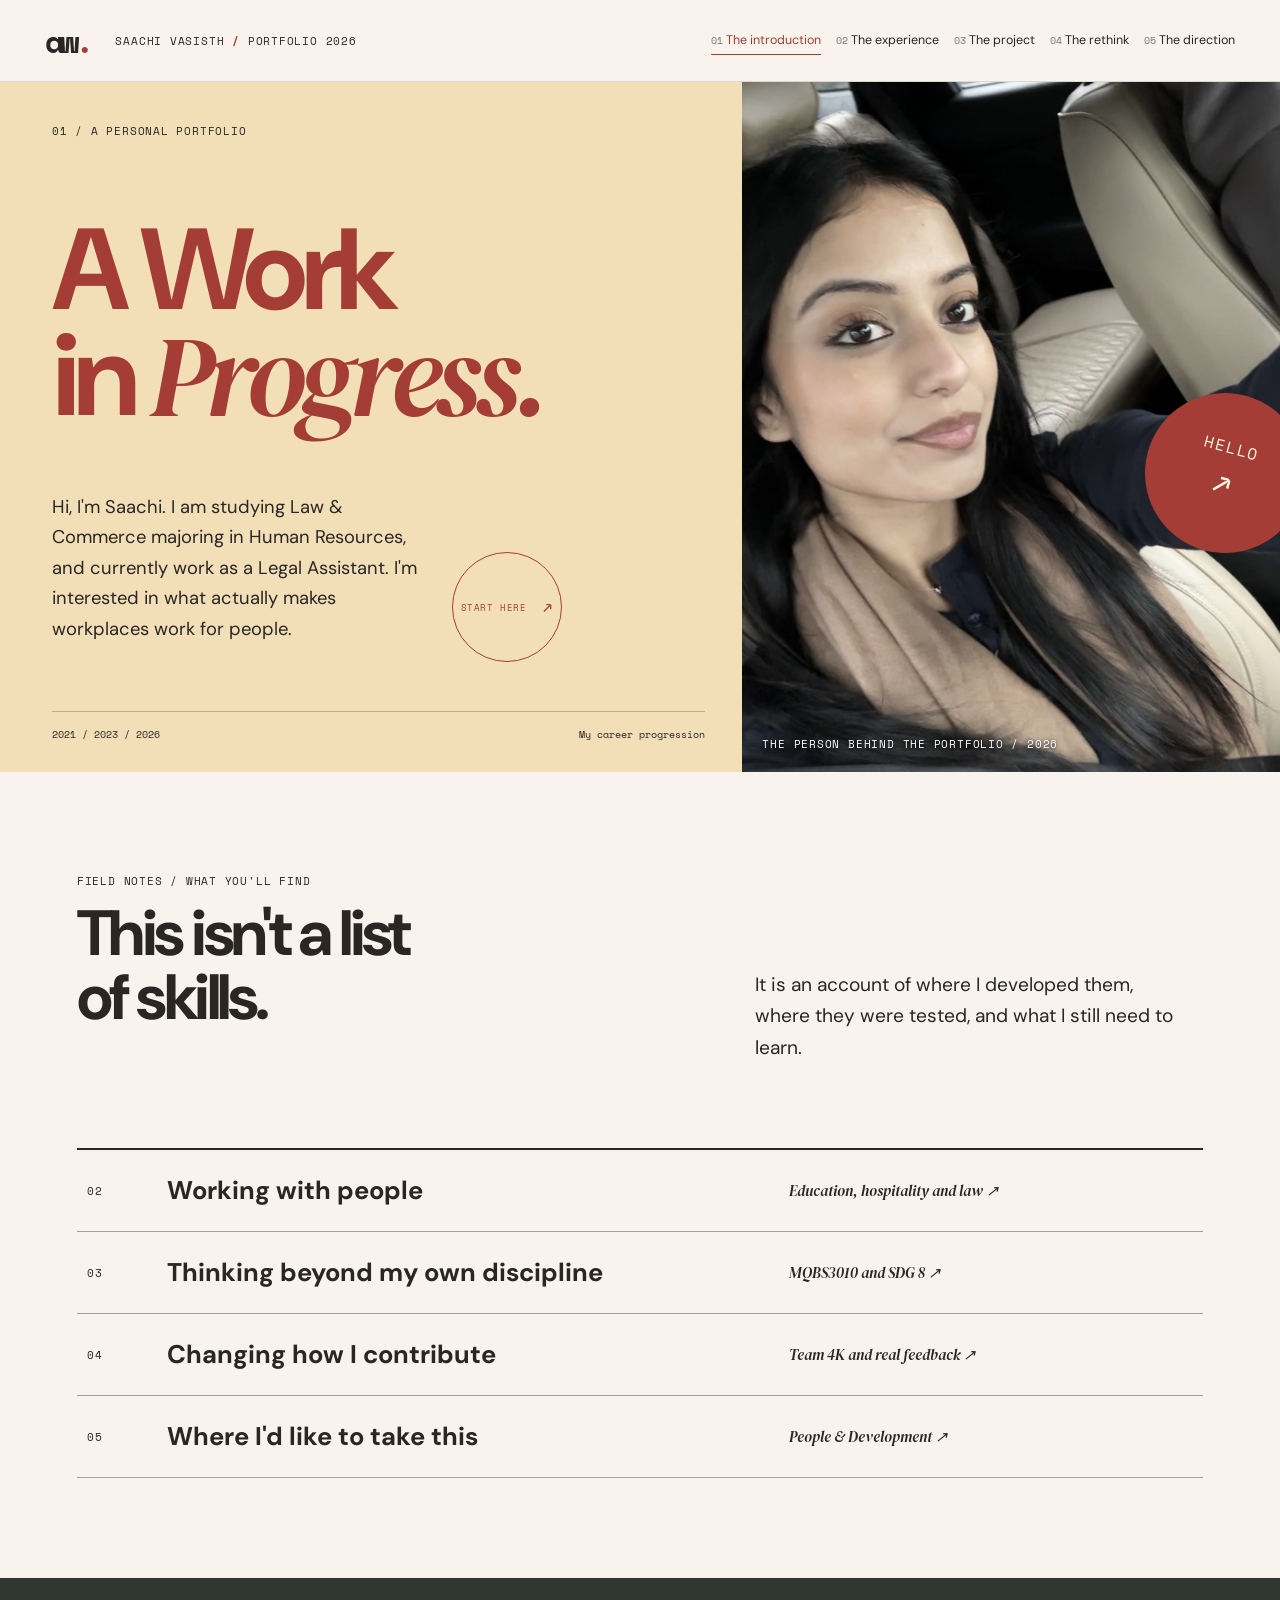
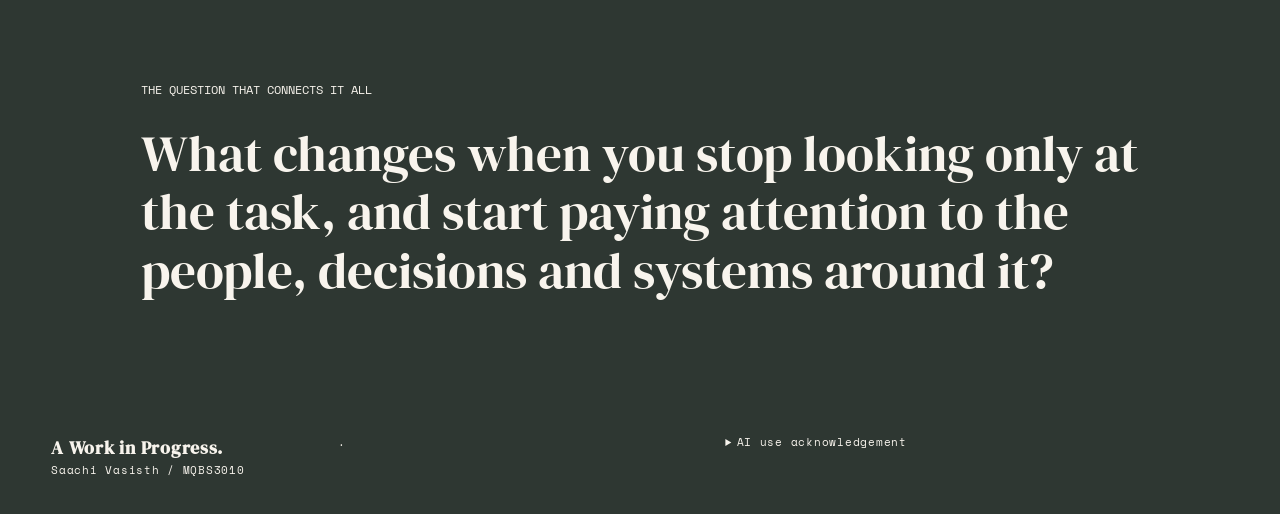
==== commit b9d8cbff: "Update index.html" ====
--- a/index.html
+++ b/index.html
@@ -1 +1 @@
-<!doctype html><html lang="en-AU"><head><meta charset="utf-8"><meta name="viewport" content="width=device-width,initial-scale=1"><meta name="description" content="A Work in Progress. Saachi Vasisth's MQBS3010 professional e-portfolio."><title>About | A Work in Progress.</title><link rel="stylesheet" href="style.css"></head><body class="p-index"><header class="shell"><a class="logo" href="index.html">aw<span>.</span></a><span class="edition">SAACHI VASISTH <b> / </b> PORTFOLIO 2026</span><button class="menu-toggle" onclick="document.querySelector('.nav').classList.toggle('open')" aria-label="Toggle navigation">MENU +</button><nav class="nav" aria-label="Portfolio pages"><a href="index.html" aria-current=page><span>01</span> The introduction</a><a href="experience.html" ><span>02</span> The experience</a><a href="capstone.html" ><span>03</span> The project</a><a href="reflection.html" ><span>04</span> The rethink</a><a href="future.html" ><span>05</span> The direction</a></nav></header><main><section class="cover"><div class="cover-copy"><div class="kicker">01 / A PERSONAL PORTFOLIO</div><h1>A Work<br>in <em>Progress.</em></h1><div class="cover-intro"><p>Hi, I'm Saachi. I study HR and Law, currently work as a Legal Assistant, and I'm interested in what actually makes workplaces work for people.</p><a class="round-link" href="experience.html">START HERE <span>↗</span></a></div><div class="cover-foot">2021 / 2023 / 2026 <span>THREE WORKPLACES, ONE CHANGING PERSPECTIVE</span></div></div><div class="cover-image"><img src="assets/portrait.jpg" alt="Saachi's personal portrait"><span class="photo-note">THE PERSON BEHIND THE PORTFOLIO / 2026</span><div class="floating-circle">HELLO<br><span>↗</span></div></div></section><section class="index-spread"><p class="micro">FIELD NOTES / WHAT YOU'LL FIND</p><div class="index-head"><h2>This isn't a list<br>of skills.</h2><p>It is an account of where I developed them, where they were tested, and what I still need to learn.</p></div><div class="chapter-links"><a href="experience.html"><span>02</span><b>Working with people</b><em>Education, hospitality and law ↗</em></a><a href="capstone.html"><span>03</span><b>Thinking beyond my own discipline</b><em>MQBS3010 and SDG 8 ↗</em></a><a href="reflection.html"><span>04</span><b>Changing how I contribute</b><em>Team 4K and real feedback ↗</em></a><a href="future.html"><span>05</span><b>Where I'd like to take this</b><em>People &amp; Development ↗</em></a></div></section><section class="small-manifesto"><span>THE QUESTION THAT CONNECTS IT ALL</span><p>What changes when you stop looking only at the task, and start paying attention to the people, decisions and systems around it?</p></section></main><footer><div><strong>A Work in Progress.</strong><br>Saachi Vasisth / MQBS3010</div><div>Created for an entry-level People &amp; Development application exercise. Not affiliated with Moray &amp; Agnew.</div><details><summary>AI use acknowledgement</summary><p>This e-portfolio is my own work. All information, ideas, personal reflections, professional experiences, academic contributions and photographs are my own. I was responsible for developing, organising and formatting the textual content of the portfolio. ChatGPT was used to assist with the technical development of the website, including HTML/CSS coding, visual layout and the arrangement of graphical elements. AI assistance was also used to refine some written content, which I reviewed to ensure it accurately represented my experiences and intended meaning.</p></details></footer></body></html>+<!doctype html><html lang="en-AU"><head><meta charset="utf-8"><meta name="viewport" content="width=device-width,initial-scale=1"><meta name="description" content="A Work in Progress. Saachi Vasisth's MQBS3010 professional e-portfolio."><title>About | A Work in Progress.</title><link rel="stylesheet" href="style.css"></head><body class="p-index"><header class="shell"><a class="logo" href="index.html">aw<span>.</span></a><span class="edition">SAACHI VASISTH <b> / </b> PORTFOLIO 2026</span><button class="menu-toggle" onclick="document.querySelector('.nav').classList.toggle('open')" aria-label="Toggle navigation">MENU +</button><nav class="nav" aria-label="Portfolio pages"><a href="index.html" aria-current=page><span>01</span> The introduction</a><a href="experience.html" ><span>02</span> The experience</a><a href="capstone.html" ><span>03</span> The project</a><a href="reflection.html" ><span>04</span> The rethink</a><a href="future.html" ><span>05</span> The direction</a></nav></header><main><section class="cover"><div class="cover-copy"><div class="kicker">01 / A PERSONAL PORTFOLIO</div><h1>A Work<br>in <em>Progress.</em></h1><div class="cover-intro"><p>Hi, I'm Saachi. I am studying Law & Commerce majoring in Human Resources, and currently work as a Legal Assistant. I'm interested in what actually makes workplaces work for people.</p><a class="round-link" href="experience.html">START HERE <span>↗</span></a></div><div class="cover-foot">2021 / 2023 / 2026 <span>My career progression</span></div></div><div class="cover-image"><img src="assets/portrait.jpg" alt="Saachi's personal portrait"><span class="photo-note">THE PERSON BEHIND THE PORTFOLIO / 2026</span><div class="floating-circle">HELLO<br><span>↗</span></div></div></section><section class="index-spread"><p class="micro">FIELD NOTES / WHAT YOU'LL FIND</p><div class="index-head"><h2>This isn't a list<br>of skills.</h2><p>It is an account of where I developed them, where they were tested, and what I still need to learn.</p></div><div class="chapter-links"><a href="experience.html"><span>02</span><b>Working with people</b><em>Education, hospitality and law ↗</em></a><a href="capstone.html"><span>03</span><b>Thinking beyond my own discipline</b><em>MQBS3010 and SDG 8 ↗</em></a><a href="reflection.html"><span>04</span><b>Changing how I contribute</b><em>Team 4K and real feedback ↗</em></a><a href="future.html"><span>05</span><b>Where I'd like to take this</b><em>People &amp; Development ↗</em></a></div></section><section class="small-manifesto"><span>THE QUESTION THAT CONNECTS IT ALL</span><p>What changes when you stop looking only at the task, and start paying attention to the people, decisions and systems around it?</p></section></main><footer><div><strong>A Work in Progress.</strong><br>Saachi Vasisth / MQBS3010</div><div>.</div><details><summary>AI use acknowledgement</summary><p>This e-portfolio is my own work. All information, ideas, personal reflections, professional experiences, academic contributions and photographs are my own. I was responsible for developing, organising and formatting the textual content of the portfolio. ChatGPT was used to assist with the technical development of the website, including HTML/CSS coding, visual layout and the arrangement of graphical elements. AI assistance was also used to refine some written content, which I reviewed to ensure it accurately represented my experiences and intended meaning.</p></details></footer></body></html>
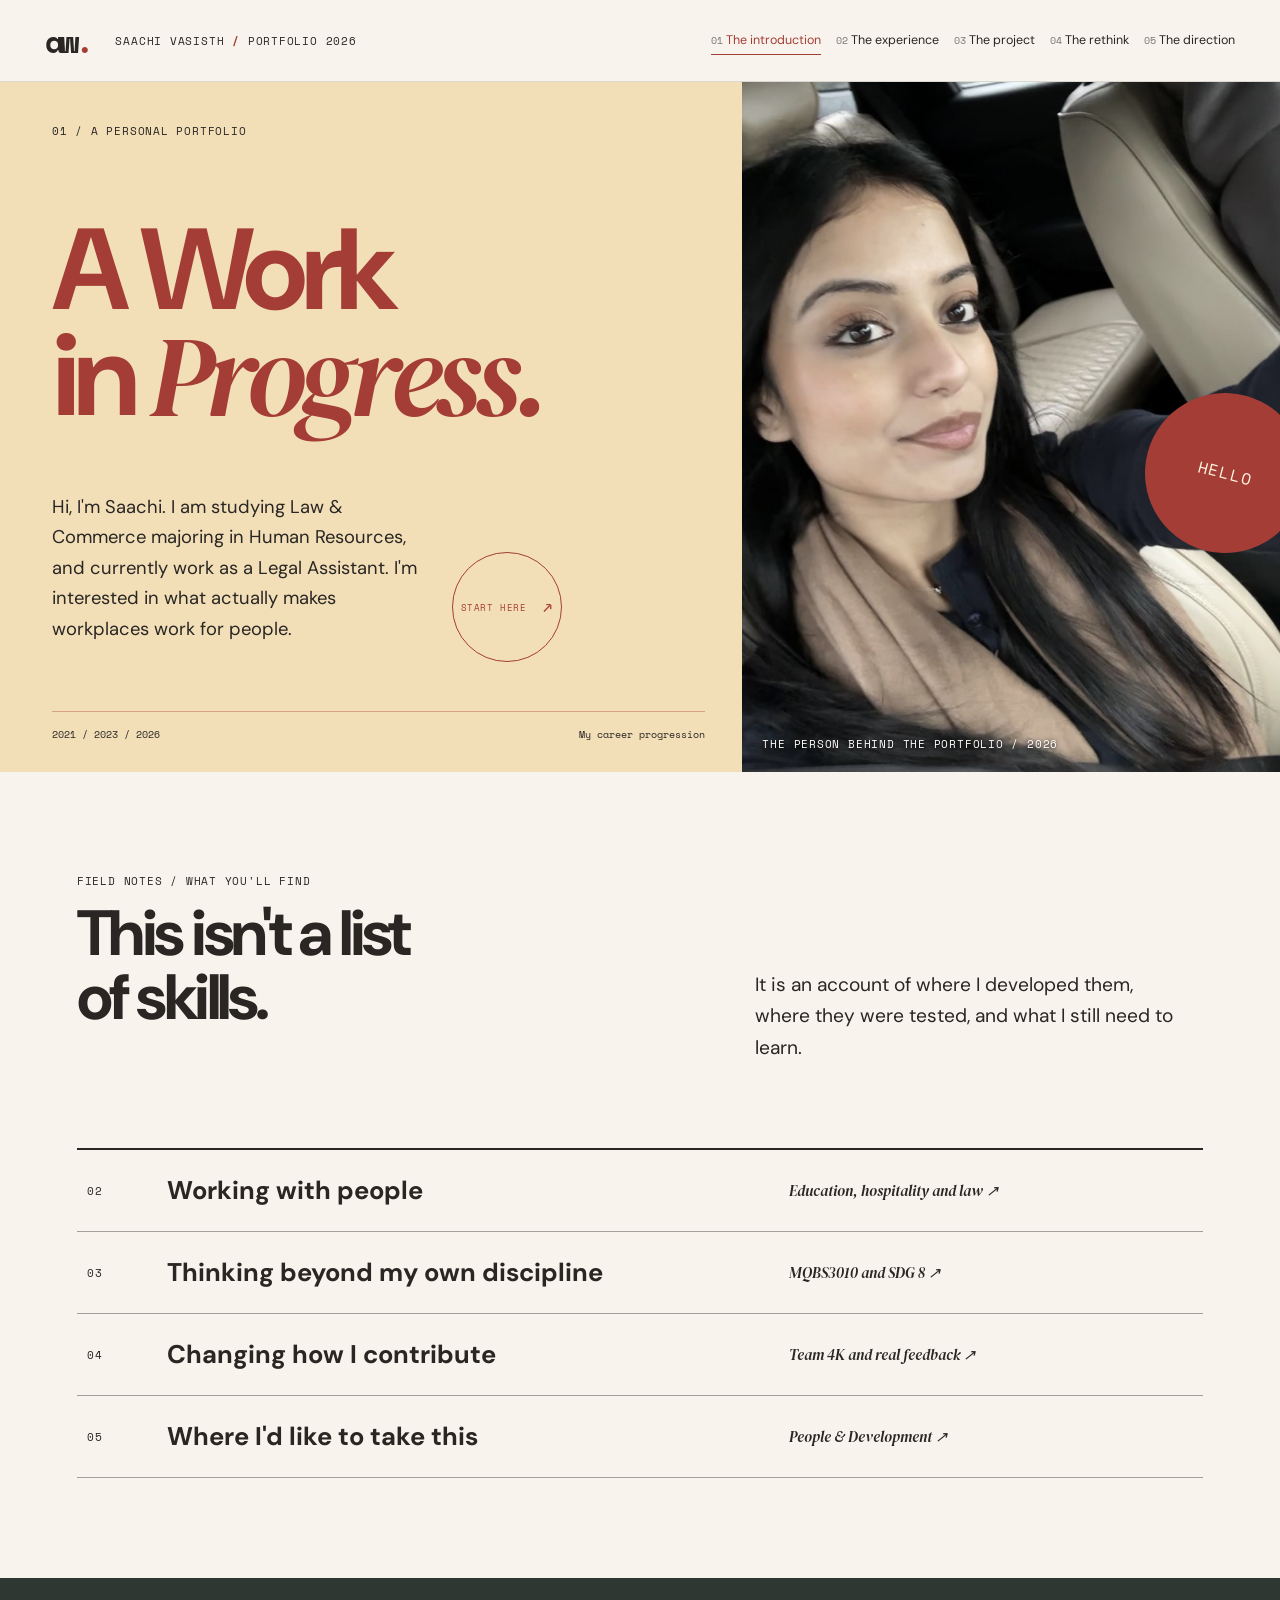
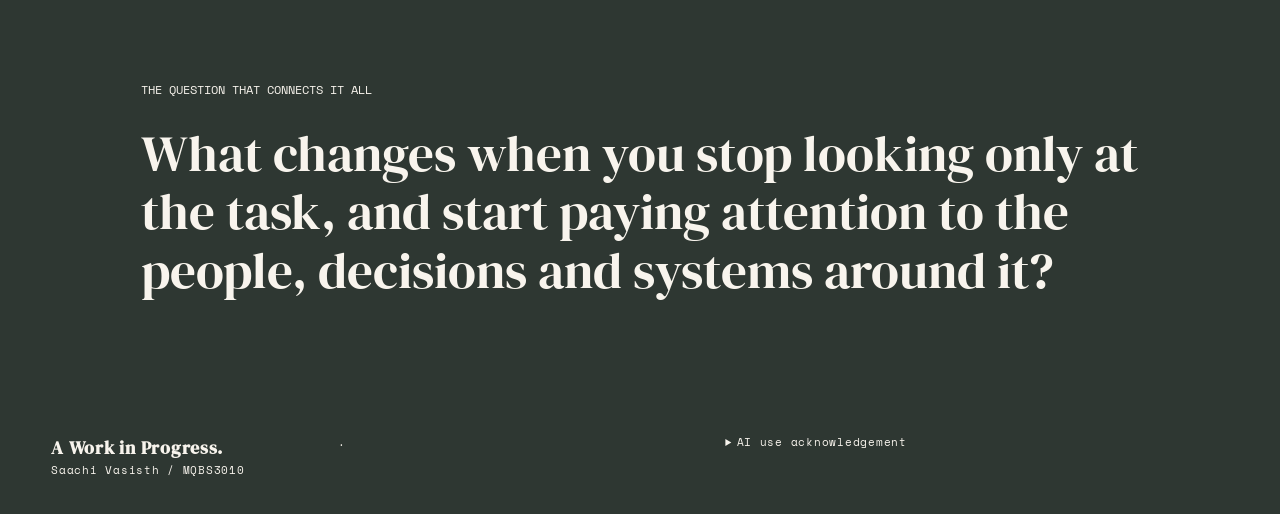
==== commit acb28fb6: "Update index.html" ====
--- a/index.html
+++ b/index.html
@@ -1 +1 @@
-<!doctype html><html lang="en-AU"><head><meta charset="utf-8"><meta name="viewport" content="width=device-width,initial-scale=1"><meta name="description" content="A Work in Progress. Saachi Vasisth's MQBS3010 professional e-portfolio."><title>About | A Work in Progress.</title><link rel="stylesheet" href="style.css"></head><body class="p-index"><header class="shell"><a class="logo" href="index.html">aw<span>.</span></a><span class="edition">SAACHI VASISTH <b> / </b> PORTFOLIO 2026</span><button class="menu-toggle" onclick="document.querySelector('.nav').classList.toggle('open')" aria-label="Toggle navigation">MENU +</button><nav class="nav" aria-label="Portfolio pages"><a href="index.html" aria-current=page><span>01</span> The introduction</a><a href="experience.html" ><span>02</span> The experience</a><a href="capstone.html" ><span>03</span> The project</a><a href="reflection.html" ><span>04</span> The rethink</a><a href="future.html" ><span>05</span> The direction</a></nav></header><main><section class="cover"><div class="cover-copy"><div class="kicker">01 / A PERSONAL PORTFOLIO</div><h1>A Work<br>in <em>Progress.</em></h1><div class="cover-intro"><p>Hi, I'm Saachi. I am studying Law & Commerce majoring in Human Resources, and currently work as a Legal Assistant. I'm interested in what actually makes workplaces work for people.</p><a class="round-link" href="experience.html">START HERE <span>↗</span></a></div><div class="cover-foot">2021 / 2023 / 2026 <span>My career progression</span></div></div><div class="cover-image"><img src="assets/portrait.jpg" alt="Saachi's personal portrait"><span class="photo-note">THE PERSON BEHIND THE PORTFOLIO / 2026</span><div class="floating-circle">HELLO<br><span>↗</span></div></div></section><section class="index-spread"><p class="micro">FIELD NOTES / WHAT YOU'LL FIND</p><div class="index-head"><h2>This isn't a list<br>of skills.</h2><p>It is an account of where I developed them, where they were tested, and what I still need to learn.</p></div><div class="chapter-links"><a href="experience.html"><span>02</span><b>Working with people</b><em>Education, hospitality and law ↗</em></a><a href="capstone.html"><span>03</span><b>Thinking beyond my own discipline</b><em>MQBS3010 and SDG 8 ↗</em></a><a href="reflection.html"><span>04</span><b>Changing how I contribute</b><em>Team 4K and real feedback ↗</em></a><a href="future.html"><span>05</span><b>Where I'd like to take this</b><em>People &amp; Development ↗</em></a></div></section><section class="small-manifesto"><span>THE QUESTION THAT CONNECTS IT ALL</span><p>What changes when you stop looking only at the task, and start paying attention to the people, decisions and systems around it?</p></section></main><footer><div><strong>A Work in Progress.</strong><br>Saachi Vasisth / MQBS3010</div><div>.</div><details><summary>AI use acknowledgement</summary><p>This e-portfolio is my own work. All information, ideas, personal reflections, professional experiences, academic contributions and photographs are my own. I was responsible for developing, organising and formatting the textual content of the portfolio. ChatGPT was used to assist with the technical development of the website, including HTML/CSS coding, visual layout and the arrangement of graphical elements. AI assistance was also used to refine some written content, which I reviewed to ensure it accurately represented my experiences and intended meaning.</p></details></footer></body></html>
+<!doctype html><html lang="en-AU"><head><meta charset="utf-8"><meta name="viewport" content="width=device-width,initial-scale=1"><meta name="description" content="A Work in Progress. Saachi Vasisth's MQBS3010 professional e-portfolio."><title>About | A Work in Progress.</title><link rel="stylesheet" href="style.css"></head><body class="p-index"><header class="shell"><a class="logo" href="index.html">aw<span>.</span></a><span class="edition">SAACHI VASISTH <b> / </b> PORTFOLIO 2026</span><button class="menu-toggle" onclick="document.querySelector('.nav').classList.toggle('open')" aria-label="Toggle navigation">MENU +</button><nav class="nav" aria-label="Portfolio pages"><a href="index.html" aria-current=page><span>01</span> The introduction</a><a href="experience.html" ><span>02</span> The experience</a><a href="capstone.html" ><span>03</span> The project</a><a href="reflection.html" ><span>04</span> The rethink</a><a href="future.html" ><span>05</span> The direction</a></nav></header><main><section class="cover"><div class="cover-copy"><div class="kicker">01 / A PERSONAL PORTFOLIO</div><h1>A Work<br>in <em>Progress.</em></h1><div class="cover-intro"><p>Hi, I'm Saachi. I am studying Law & Commerce majoring in Human Resources, and currently work as a Legal Assistant. I'm interested in what actually makes workplaces work for people.</p><a class="round-link" href="experience.html">START HERE <span>↗</span></a></div><div class="cover-foot">2021 / 2023 / 2026 <span>My career progression</span></div></div><div class="cover-image"><img src="assets/portrait.jpg" alt="Saachi's personal portrait"><span class="photo-note">THE PERSON BEHIND THE PORTFOLIO / 2026</span><div class="floating-circle">HELLO<br><span></span></div></div></section><section class="index-spread"><p class="micro">FIELD NOTES / WHAT YOU'LL FIND</p><div class="index-head"><h2>This isn't a list<br>of skills.</h2><p>It is an account of where I developed them, where they were tested, and what I still need to learn.</p></div><div class="chapter-links"><a href="experience.html"><span>02</span><b>Working with people</b><em>Education, hospitality and law ↗</em></a><a href="capstone.html"><span>03</span><b>Thinking beyond my own discipline</b><em>MQBS3010 and SDG 8 ↗</em></a><a href="reflection.html"><span>04</span><b>Changing how I contribute</b><em>Team 4K and real feedback ↗</em></a><a href="future.html"><span>05</span><b>Where I'd like to take this</b><em>People &amp; Development ↗</em></a></div></section><section class="small-manifesto"><span>THE QUESTION THAT CONNECTS IT ALL</span><p>What changes when you stop looking only at the task, and start paying attention to the people, decisions and systems around it?</p></section></main><footer><div><strong>A Work in Progress.</strong><br>Saachi Vasisth / MQBS3010</div><div>.</div><details><summary>AI use acknowledgement</summary><p>This e-portfolio is my own work. All information, ideas, personal reflections, professional experiences, academic contributions and photographs are my own. I was responsible for developing, organising and formatting the textual content of the portfolio. ChatGPT was used to assist with the technical development of the website, including HTML/CSS coding, visual layout and the arrangement of graphical elements. AI assistance was also used to refine some written content, which I reviewed to ensure it accurately represented my experiences and intended meaning.</p></details></footer></body></html>
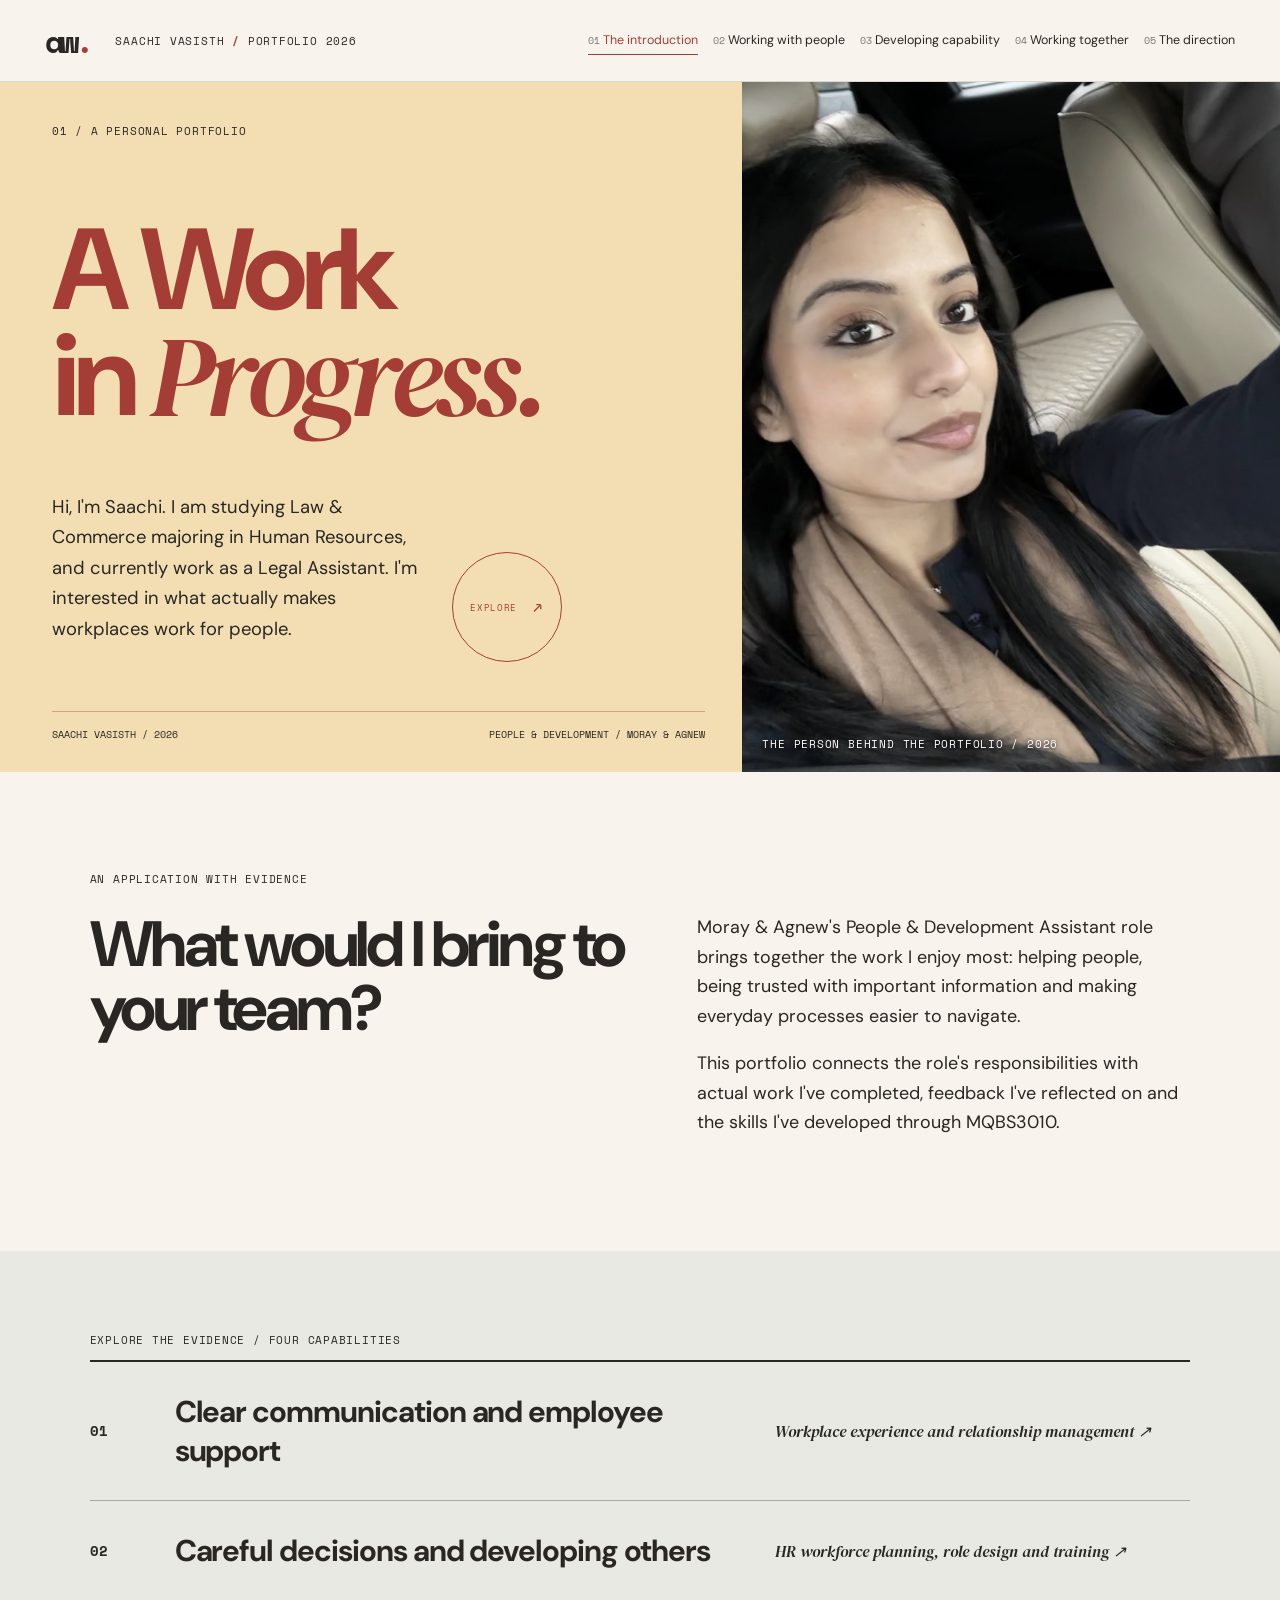
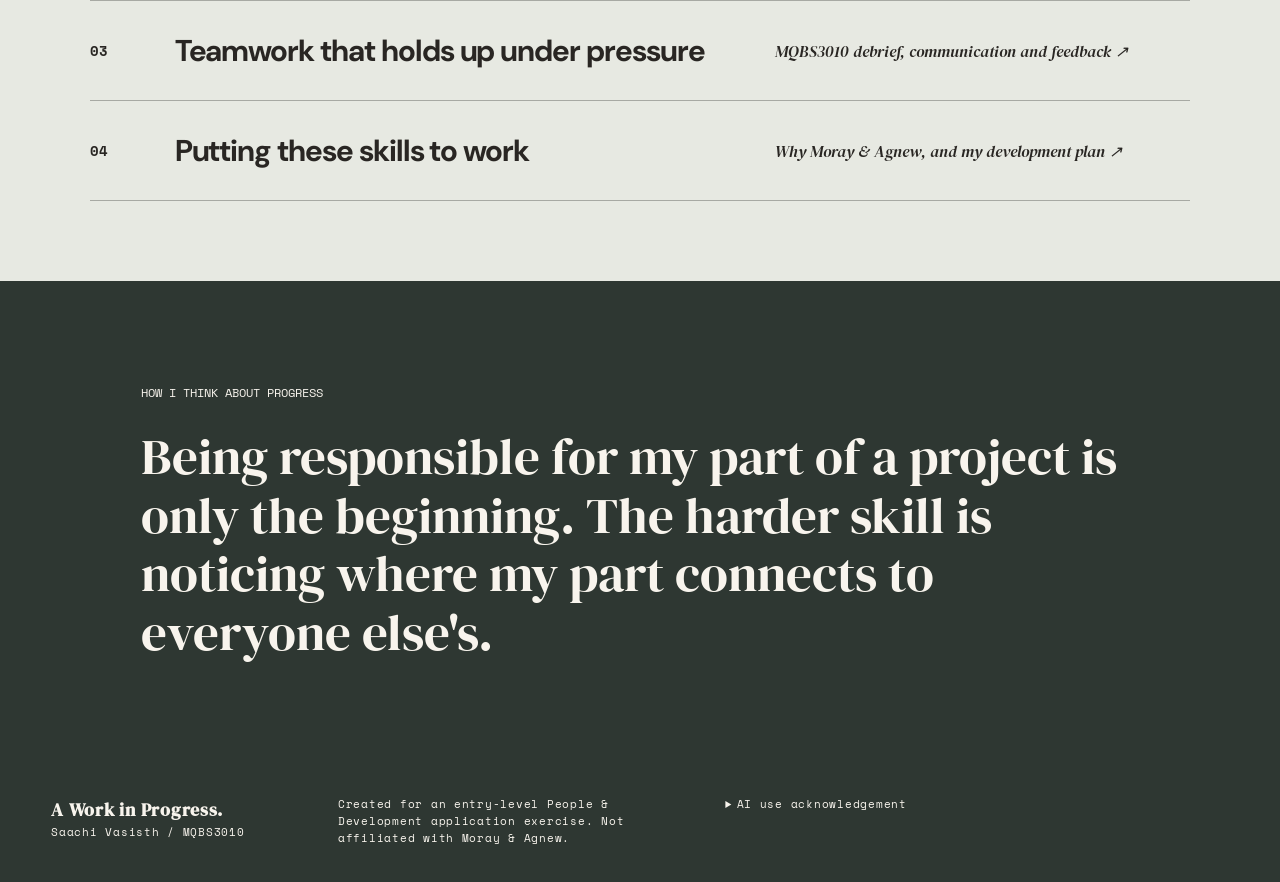
==== commit 02b8458e: "Add files via upload" ====
--- a/index.html
+++ b/index.html
@@ -1 +1,2 @@
-<!doctype html><html lang="en-AU"><head><meta charset="utf-8"><meta name="viewport" content="width=device-width,initial-scale=1"><meta name="description" content="A Work in Progress. Saachi Vasisth's MQBS3010 professional e-portfolio."><title>About | A Work in Progress.</title><link rel="stylesheet" href="style.css"></head><body class="p-index"><header class="shell"><a class="logo" href="index.html">aw<span>.</span></a><span class="edition">SAACHI VASISTH <b> / </b> PORTFOLIO 2026</span><button class="menu-toggle" onclick="document.querySelector('.nav').classList.toggle('open')" aria-label="Toggle navigation">MENU +</button><nav class="nav" aria-label="Portfolio pages"><a href="index.html" aria-current=page><span>01</span> The introduction</a><a href="experience.html" ><span>02</span> The experience</a><a href="capstone.html" ><span>03</span> The project</a><a href="reflection.html" ><span>04</span> The rethink</a><a href="future.html" ><span>05</span> The direction</a></nav></header><main><section class="cover"><div class="cover-copy"><div class="kicker">01 / A PERSONAL PORTFOLIO</div><h1>A Work<br>in <em>Progress.</em></h1><div class="cover-intro"><p>Hi, I'm Saachi. I am studying Law & Commerce majoring in Human Resources, and currently work as a Legal Assistant. I'm interested in what actually makes workplaces work for people.</p><a class="round-link" href="experience.html">START HERE <span>↗</span></a></div><div class="cover-foot">2021 / 2023 / 2026 <span>My career progression</span></div></div><div class="cover-image"><img src="assets/portrait.jpg" alt="Saachi's personal portrait"><span class="photo-note">THE PERSON BEHIND THE PORTFOLIO / 2026</span><div class="floating-circle">HELLO<br><span></span></div></div></section><section class="index-spread"><p class="micro">FIELD NOTES / WHAT YOU'LL FIND</p><div class="index-head"><h2>This isn't a list<br>of skills.</h2><p>It is an account of where I developed them, where they were tested, and what I still need to learn.</p></div><div class="chapter-links"><a href="experience.html"><span>02</span><b>Working with people</b><em>Education, hospitality and law ↗</em></a><a href="capstone.html"><span>03</span><b>Thinking beyond my own discipline</b><em>MQBS3010 and SDG 8 ↗</em></a><a href="reflection.html"><span>04</span><b>Changing how I contribute</b><em>Team 4K and real feedback ↗</em></a><a href="future.html"><span>05</span><b>Where I'd like to take this</b><em>People &amp; Development ↗</em></a></div></section><section class="small-manifesto"><span>THE QUESTION THAT CONNECTS IT ALL</span><p>What changes when you stop looking only at the task, and start paying attention to the people, decisions and systems around it?</p></section></main><footer><div><strong>A Work in Progress.</strong><br>Saachi Vasisth / MQBS3010</div><div>.</div><details><summary>AI use acknowledgement</summary><p>This e-portfolio is my own work. All information, ideas, personal reflections, professional experiences, academic contributions and photographs are my own. I was responsible for developing, organising and formatting the textual content of the portfolio. ChatGPT was used to assist with the technical development of the website, including HTML/CSS coding, visual layout and the arrangement of graphical elements. AI assistance was also used to refine some written content, which I reviewed to ensure it accurately represented my experiences and intended meaning.</p></details></footer></body></html>
+<!DOCTYPE html>
+<html lang="en-AU"><head><meta charset="utf-8"/><meta content="width=device-width,initial-scale=1" name="viewport"/><meta content="A Work in Progress. Saachi Vasisth's MQBS3010 professional e-portfolio." name="description"/><title>About | A Work in Progress.</title><link href="style.css" rel="stylesheet"/></head><body class="p-index"><header class="shell"><a class="logo" href="index.html">aw<span>.</span></a><span class="edition">SAACHI VASISTH <b> / </b> PORTFOLIO 2026</span><button aria-label="Toggle navigation" class="menu-toggle" onclick="document.querySelector('.nav').classList.toggle('open')">MENU +</button><nav aria-label="Portfolio pages" class="nav"><a aria-current="page" href="index.html"><span>01</span> The introduction</a><a href="experience.html"><span>02</span> Working with people</a><a href="capstone.html"><span>03</span> Developing capability</a><a href="reflection.html"><span>04</span> Working together</a><a href="future.html"><span>05</span> The direction</a></nav></header><main><section class="cover integrated-cover"><div class="cover-copy"><div class="kicker">01 / A PERSONAL PORTFOLIO</div><h1>A Work<br/>in <em>Progress.</em></h1><div class="cover-intro"><p>Hi, I'm Saachi. I am studying Law &amp; Commerce majoring in Human Resources, and currently work as a Legal Assistant. I'm interested in what actually makes workplaces work for people.</p><a class="round-link" href="experience.html">EXPLORE <span>↗</span></a></div><div class="cover-foot">SAACHI VASISTH / 2026 <span>PEOPLE &amp; DEVELOPMENT / MORAY &amp; AGNEW</span></div></div><div class="cover-image"><img alt="Portrait of Saachi" src="assets/portrait.jpg"/><span class="photo-note">THE PERSON BEHIND THE PORTFOLIO / 2026</span></div></section><section class="integrated-intro"><span class="micro">AN APPLICATION WITH EVIDENCE</span><div class="wide-split"><h2>What would I bring to your team?</h2><div><p>Moray &amp; Agnew's People &amp; Development Assistant role brings together the work I enjoy most: helping people, being trusted with important information and making everyday processes easier to navigate.</p><p>This portfolio connects the role's responsibilities with actual work I've completed, feedback I've reflected on and the skills I've developed through MQBS3010.</p></div></div></section><section class="capability-index"><p class="micro">EXPLORE THE EVIDENCE / FOUR CAPABILITIES</p><a href="experience.html"><span>01</span><strong>Clear communication and employee support</strong><em>Workplace experience and relationship management ↗</em></a><a href="capstone.html"><span>02</span><strong>Careful decisions and developing others</strong><em>HR workforce planning, role design and training ↗</em></a><a href="reflection.html"><span>03</span><strong>Teamwork that holds up under pressure</strong><em>MQBS3010 debrief, communication and feedback ↗</em></a><a href="future.html"><span>04</span><strong>Putting these skills to work</strong><em>Why Moray &amp; Agnew, and my development plan ↗</em></a></section><section class="small-manifesto"><span>HOW I THINK ABOUT PROGRESS</span><p>Being responsible for my part of a project is only the beginning. The harder skill is noticing where my part connects to everyone else's.</p></section></main><footer><div><strong>A Work in Progress.</strong><br/>Saachi Vasisth / MQBS3010</div><div>Created for an entry-level People &amp; Development application exercise. Not affiliated with Moray &amp; Agnew.</div><details><summary>AI use acknowledgement</summary><p>This e-portfolio is my own work. All information, ideas, personal reflections, professional experiences, academic contributions and photographs are my own. I was responsible for developing, organising and formatting the textual content of the portfolio. ChatGPT was used to assist with the technical development of the website, including HTML/CSS coding, visual layout and the arrangement of graphical elements. AI assistance was also used to refine some written content, which I reviewed to ensure it accurately represented my experiences and intended meaning.</p></details></footer></body></html>
--- a/style.css
+++ b/style.css
@@ -16,3 +16,7 @@
 .application-cover{background:#2e3732;color:#fff4df}.application-cover h1 i,.employer span{color:#f2dfb8}
 .criteria{background:#f5ecdf}.next-steps{background:#e9eee6}.end-page{background:#f2dfb8}
 footer{background:#2e3732;color:#f8f4ed}
+
+/* Role-led editorial enhancements. Same palette and navigation on every page. */
+.integrated-cover .cover-copy{background:#f3deb3}.integrated-intro{padding:95px 7%;background:#f8f4ed}.wide-split{display:grid;grid-template-columns:1.1fr 1fr;gap:65px;align-items:start;margin-top:25px}.wide-split h2{max-width:760px}.wide-split p{font-size:1.12rem}.capability-index{padding:80px 7%;background:#e7e9e2}.capability-index>a{display:grid;grid-template-columns:65px 1.4fr 1fr;gap:20px;align-items:center;border-bottom:1px solid #29272555;padding:30px 0;text-decoration:none}.capability-index>a:first-of-type{border-top:2px solid}.capability-index a>span{font:700 .85rem 'Space Mono'}.capability-index strong{font-size:clamp(1.4rem,2.35vw,2.5rem);letter-spacing:-.035em}.capability-index em{font-size:1rem}.chapter-hero{background:#e8ddf1;padding:105px 7% 85px}.chapter-hero.olive{background:#dcebdc}.chapter-hero.peach{background:#f0c5b8}.chapter-hero h1{margin:30px 0;max-width:1150px}.chapter-hero p{font-size:1.27rem;max-width:700px}.proof-row{display:grid;grid-template-columns:22% 78%;padding:75px 7%;border-bottom:1px solid #3c322722;background:#fbf7f1}.proof-row.alt{background:#f1ddb1}.proof-number{font:700 clamp(4rem,10vw,10rem) 'DM Serif Display';color:#b52c2e;line-height:1}.proof-row h2{font-size:clamp(2rem,3.5vw,4rem);max-width:850px;margin:25px 0}.proof-row p{max-width:780px;font-size:1.05rem}.reflection-quote{border-left:3px solid #b52c2e;padding-left:20px;margin-top:30px;font-family:'DM Serif Display';font-size:1.4rem!important;line-height:1.4}.evidence-mini{font:.69rem 'Space Mono';letter-spacing:.02em;color:#91413b;border-top:1px solid #9d8b7b;padding-top:14px;margin-top:25px;line-height:1.6}.bridge{padding:85px 10%;background:#2c3831;color:#fff8e8}.bridge h2{max-width:850px}.bridge p{max-width:760px;font-size:1.12rem}.bridge a{color:#f9d58c;font: .8rem 'Space Mono';text-decoration:none;border-bottom:1px solid;padding-bottom:8px}.self-evidence{background:#e8e6df;padding:80px 6%;display:grid;grid-template-columns:1fr 1fr 1fr;gap:24px;align-items:start}.self-evidence h2{font-size:clamp(2rem,3vw,3.2rem);margin:20px 0}.self-evidence figure{margin:0}.self-evidence img{width:100%;height:330px;object-fit:contain;background:white;padding:8px;box-shadow:0 5px 20px #0002}.self-evidence figcaption{font-size:.76rem;line-height:1.5;margin-top:10px}.guest-insight{background:#2c3831}.dossier-figure figure img{max-height:660px;object-fit:contain}.proof-row h2,.criteria h3{overflow-wrap:break-word}
+@media(max-width:860px){.wide-split,.self-evidence,.proof-row{grid-template-columns:1fr}.proof-row{gap:8px}.proof-number{font-size:4rem}.capability-index>a{grid-template-columns:35px 1fr}.capability-index em{grid-column:2}.self-evidence img{height:auto;max-height:460px}.integrated-intro,.proof-row,.chapter-hero{padding:60px 6%}.wide-split{gap:5px}}
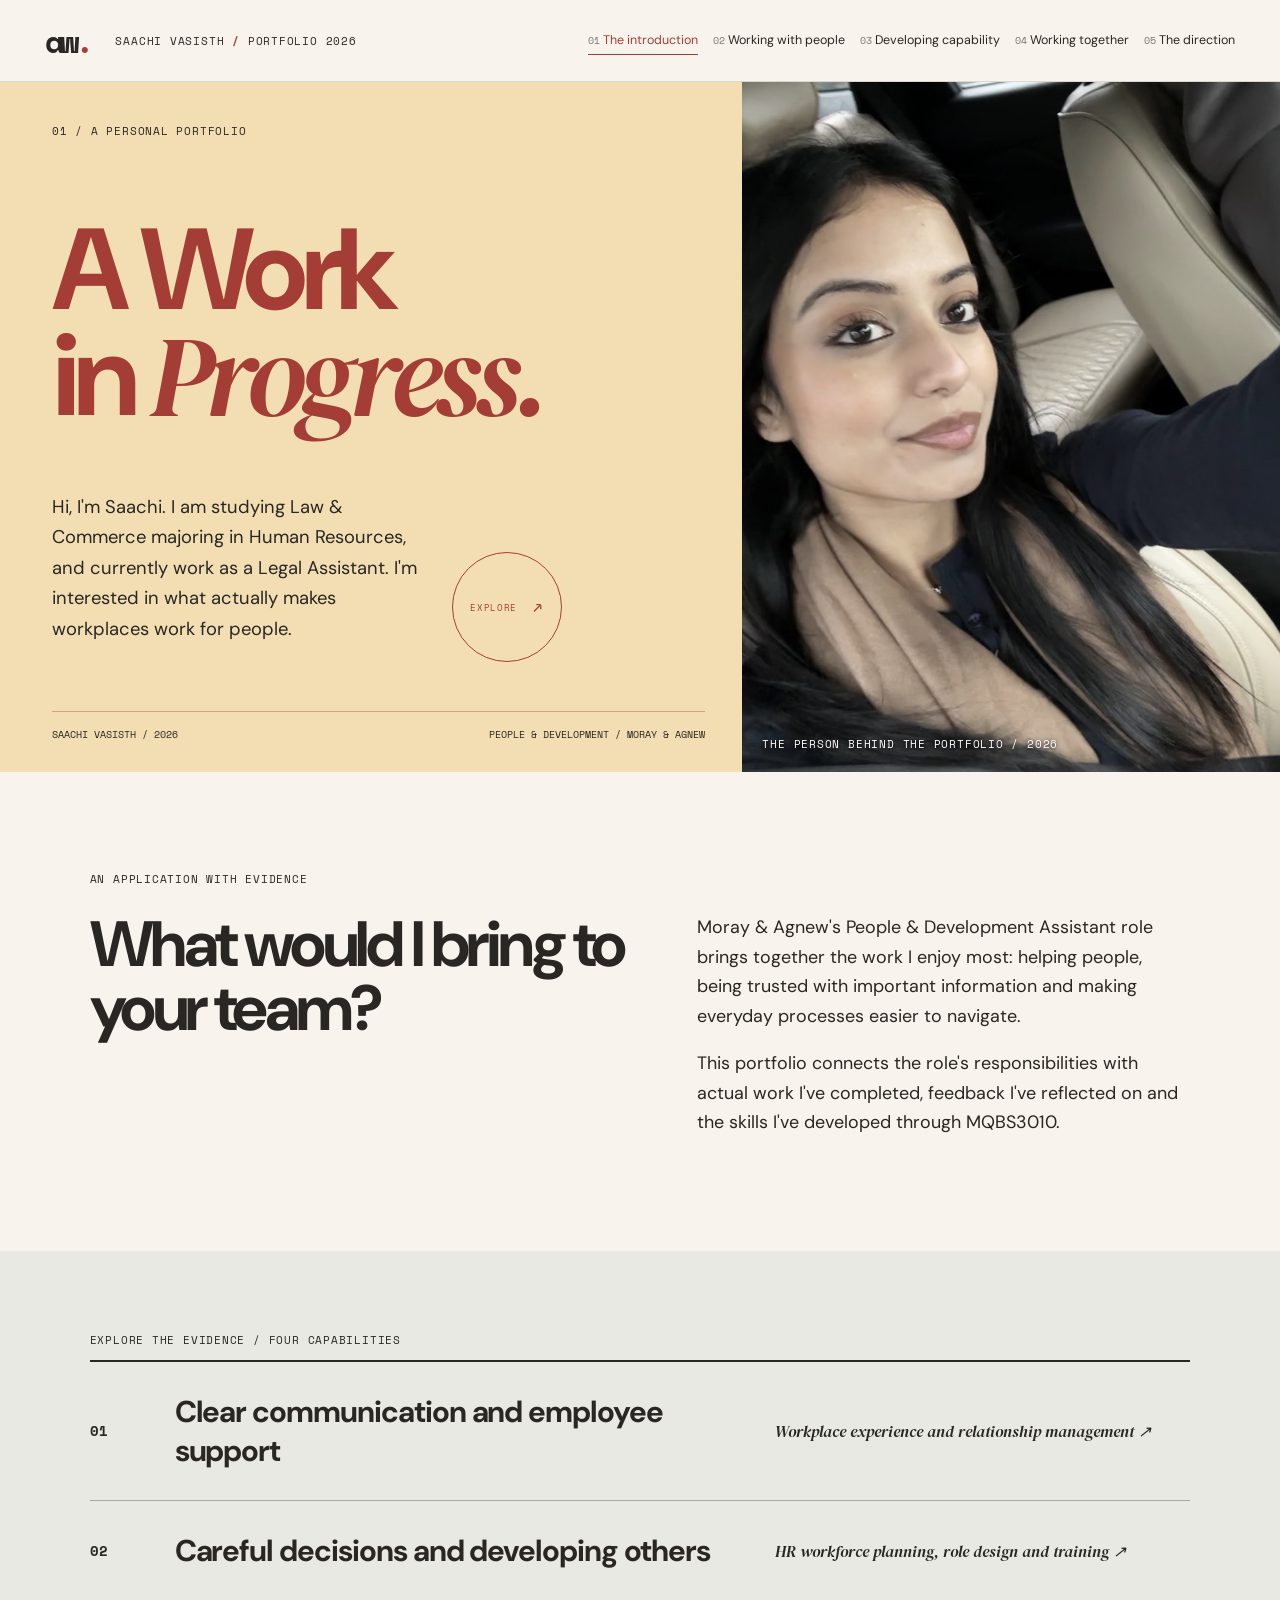
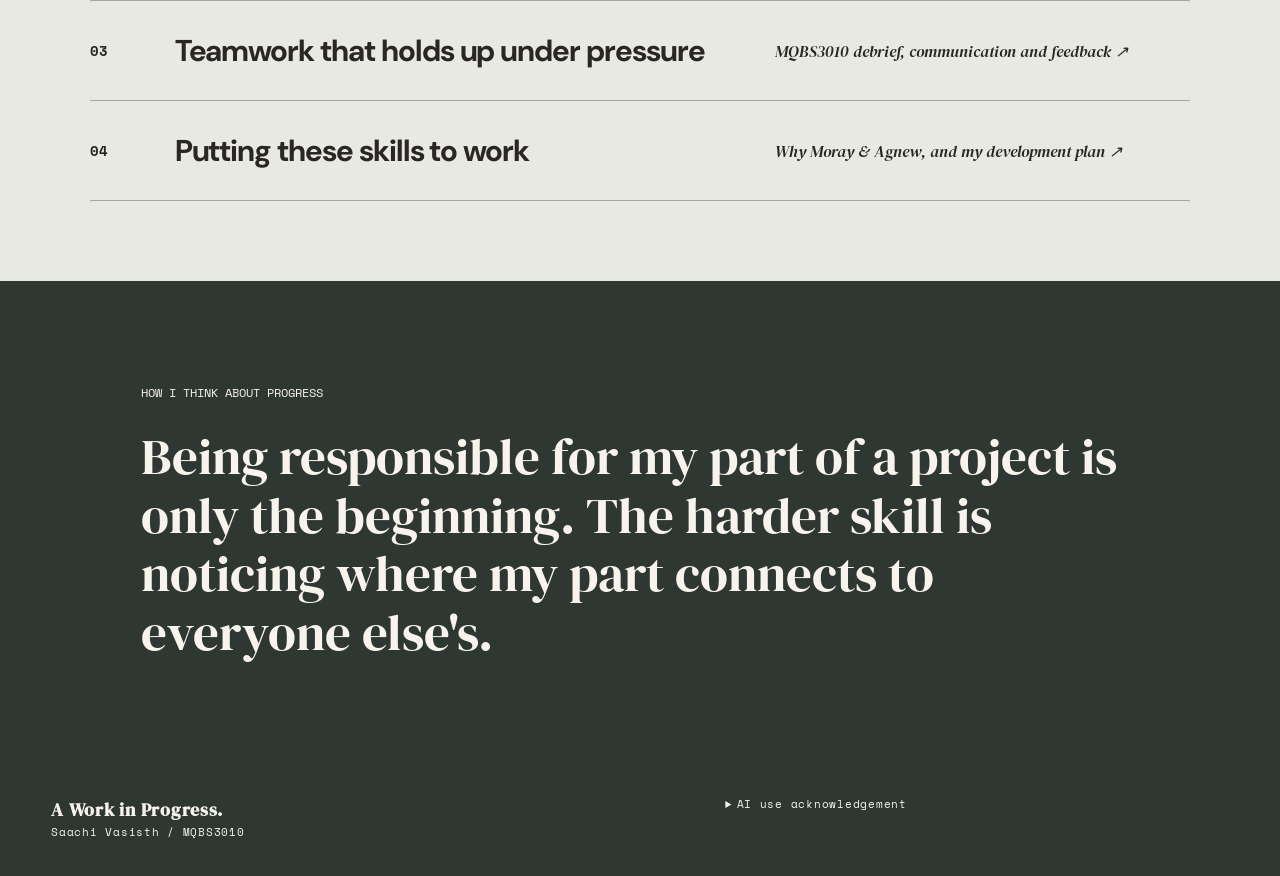
==== commit dc0a16ce: "Update index.html" ====
--- a/index.html
+++ b/index.html
@@ -1,2 +1,2 @@
 <!DOCTYPE html>
-<html lang="en-AU"><head><meta charset="utf-8"/><meta content="width=device-width,initial-scale=1" name="viewport"/><meta content="A Work in Progress. Saachi Vasisth's MQBS3010 professional e-portfolio." name="description"/><title>About | A Work in Progress.</title><link href="style.css" rel="stylesheet"/></head><body class="p-index"><header class="shell"><a class="logo" href="index.html">aw<span>.</span></a><span class="edition">SAACHI VASISTH <b> / </b> PORTFOLIO 2026</span><button aria-label="Toggle navigation" class="menu-toggle" onclick="document.querySelector('.nav').classList.toggle('open')">MENU +</button><nav aria-label="Portfolio pages" class="nav"><a aria-current="page" href="index.html"><span>01</span> The introduction</a><a href="experience.html"><span>02</span> Working with people</a><a href="capstone.html"><span>03</span> Developing capability</a><a href="reflection.html"><span>04</span> Working together</a><a href="future.html"><span>05</span> The direction</a></nav></header><main><section class="cover integrated-cover"><div class="cover-copy"><div class="kicker">01 / A PERSONAL PORTFOLIO</div><h1>A Work<br/>in <em>Progress.</em></h1><div class="cover-intro"><p>Hi, I'm Saachi. I am studying Law &amp; Commerce majoring in Human Resources, and currently work as a Legal Assistant. I'm interested in what actually makes workplaces work for people.</p><a class="round-link" href="experience.html">EXPLORE <span>↗</span></a></div><div class="cover-foot">SAACHI VASISTH / 2026 <span>PEOPLE &amp; DEVELOPMENT / MORAY &amp; AGNEW</span></div></div><div class="cover-image"><img alt="Portrait of Saachi" src="assets/portrait.jpg"/><span class="photo-note">THE PERSON BEHIND THE PORTFOLIO / 2026</span></div></section><section class="integrated-intro"><span class="micro">AN APPLICATION WITH EVIDENCE</span><div class="wide-split"><h2>What would I bring to your team?</h2><div><p>Moray &amp; Agnew's People &amp; Development Assistant role brings together the work I enjoy most: helping people, being trusted with important information and making everyday processes easier to navigate.</p><p>This portfolio connects the role's responsibilities with actual work I've completed, feedback I've reflected on and the skills I've developed through MQBS3010.</p></div></div></section><section class="capability-index"><p class="micro">EXPLORE THE EVIDENCE / FOUR CAPABILITIES</p><a href="experience.html"><span>01</span><strong>Clear communication and employee support</strong><em>Workplace experience and relationship management ↗</em></a><a href="capstone.html"><span>02</span><strong>Careful decisions and developing others</strong><em>HR workforce planning, role design and training ↗</em></a><a href="reflection.html"><span>03</span><strong>Teamwork that holds up under pressure</strong><em>MQBS3010 debrief, communication and feedback ↗</em></a><a href="future.html"><span>04</span><strong>Putting these skills to work</strong><em>Why Moray &amp; Agnew, and my development plan ↗</em></a></section><section class="small-manifesto"><span>HOW I THINK ABOUT PROGRESS</span><p>Being responsible for my part of a project is only the beginning. The harder skill is noticing where my part connects to everyone else's.</p></section></main><footer><div><strong>A Work in Progress.</strong><br/>Saachi Vasisth / MQBS3010</div><div>Created for an entry-level People &amp; Development application exercise. Not affiliated with Moray &amp; Agnew.</div><details><summary>AI use acknowledgement</summary><p>This e-portfolio is my own work. All information, ideas, personal reflections, professional experiences, academic contributions and photographs are my own. I was responsible for developing, organising and formatting the textual content of the portfolio. ChatGPT was used to assist with the technical development of the website, including HTML/CSS coding, visual layout and the arrangement of graphical elements. AI assistance was also used to refine some written content, which I reviewed to ensure it accurately represented my experiences and intended meaning.</p></details></footer></body></html>+<html lang="en-AU"><head><meta charset="utf-8"/><meta content="width=device-width,initial-scale=1" name="viewport"/><meta content="A Work in Progress. Saachi Vasisth's MQBS3010 professional e-portfolio." name="description"/><title>About | A Work in Progress.</title><link href="style.css" rel="stylesheet"/></head><body class="p-index"><header class="shell"><a class="logo" href="index.html">aw<span>.</span></a><span class="edition">SAACHI VASISTH <b> / </b> PORTFOLIO 2026</span><button aria-label="Toggle navigation" class="menu-toggle" onclick="document.querySelector('.nav').classList.toggle('open')">MENU +</button><nav aria-label="Portfolio pages" class="nav"><a aria-current="page" href="index.html"><span>01</span> The introduction</a><a href="experience.html"><span>02</span> Working with people</a><a href="capstone.html"><span>03</span> Developing capability</a><a href="reflection.html"><span>04</span> Working together</a><a href="future.html"><span>05</span> The direction</a></nav></header><main><section class="cover integrated-cover"><div class="cover-copy"><div class="kicker">01 / A PERSONAL PORTFOLIO</div><h1>A Work<br/>in <em>Progress.</em></h1><div class="cover-intro"><p>Hi, I'm Saachi. I am studying Law &amp; Commerce majoring in Human Resources, and currently work as a Legal Assistant. I'm interested in what actually makes workplaces work for people.</p><a class="round-link" href="experience.html">EXPLORE <span>↗</span></a></div><div class="cover-foot">SAACHI VASISTH / 2026 <span>PEOPLE &amp; DEVELOPMENT / MORAY &amp; AGNEW</span></div></div><div class="cover-image"><img alt="Portrait of Saachi" src="assets/portrait.jpg"/><span class="photo-note">THE PERSON BEHIND THE PORTFOLIO / 2026</span></div></section><section class="integrated-intro"><span class="micro">AN APPLICATION WITH EVIDENCE</span><div class="wide-split"><h2>What would I bring to your team?</h2><div><p>Moray &amp; Agnew's People &amp; Development Assistant role brings together the work I enjoy most: helping people, being trusted with important information and making everyday processes easier to navigate.</p><p>This portfolio connects the role's responsibilities with actual work I've completed, feedback I've reflected on and the skills I've developed through MQBS3010.</p></div></div></section><section class="capability-index"><p class="micro">EXPLORE THE EVIDENCE / FOUR CAPABILITIES</p><a href="experience.html"><span>01</span><strong>Clear communication and employee support</strong><em>Workplace experience and relationship management ↗</em></a><a href="capstone.html"><span>02</span><strong>Careful decisions and developing others</strong><em>HR workforce planning, role design and training ↗</em></a><a href="reflection.html"><span>03</span><strong>Teamwork that holds up under pressure</strong><em>MQBS3010 debrief, communication and feedback ↗</em></a><a href="future.html"><span>04</span><strong>Putting these skills to work</strong><em>Why Moray &amp; Agnew, and my development plan ↗</em></a></section><section class="small-manifesto"><span>HOW I THINK ABOUT PROGRESS</span><p>Being responsible for my part of a project is only the beginning. The harder skill is noticing where my part connects to everyone else's.</p></section></main><footer><div><strong>A Work in Progress.</strong><br/>Saachi Vasisth / MQBS3010</div><div></div><details><summary>AI use acknowledgement</summary><p>This e-portfolio is my own work. All information, ideas, personal reflections, professional experiences, academic contributions and photographs are my own. I was responsible for developing, organising and formatting the textual content of the portfolio. ChatGPT was used to assist with the technical development of the website, including HTML/CSS coding, visual layout and the arrangement of graphical elements. AI assistance was also used to refine some written content, which I reviewed to ensure it accurately represented my experiences and intended meaning.</p></details></footer></body></html>
--- a/style.css
+++ b/style.css
@@ -20,3 +20,24 @@
 /* Role-led editorial enhancements. Same palette and navigation on every page. */
 .integrated-cover .cover-copy{background:#f3deb3}.integrated-intro{padding:95px 7%;background:#f8f4ed}.wide-split{display:grid;grid-template-columns:1.1fr 1fr;gap:65px;align-items:start;margin-top:25px}.wide-split h2{max-width:760px}.wide-split p{font-size:1.12rem}.capability-index{padding:80px 7%;background:#e7e9e2}.capability-index>a{display:grid;grid-template-columns:65px 1.4fr 1fr;gap:20px;align-items:center;border-bottom:1px solid #29272555;padding:30px 0;text-decoration:none}.capability-index>a:first-of-type{border-top:2px solid}.capability-index a>span{font:700 .85rem 'Space Mono'}.capability-index strong{font-size:clamp(1.4rem,2.35vw,2.5rem);letter-spacing:-.035em}.capability-index em{font-size:1rem}.chapter-hero{background:#e8ddf1;padding:105px 7% 85px}.chapter-hero.olive{background:#dcebdc}.chapter-hero.peach{background:#f0c5b8}.chapter-hero h1{margin:30px 0;max-width:1150px}.chapter-hero p{font-size:1.27rem;max-width:700px}.proof-row{display:grid;grid-template-columns:22% 78%;padding:75px 7%;border-bottom:1px solid #3c322722;background:#fbf7f1}.proof-row.alt{background:#f1ddb1}.proof-number{font:700 clamp(4rem,10vw,10rem) 'DM Serif Display';color:#b52c2e;line-height:1}.proof-row h2{font-size:clamp(2rem,3.5vw,4rem);max-width:850px;margin:25px 0}.proof-row p{max-width:780px;font-size:1.05rem}.reflection-quote{border-left:3px solid #b52c2e;padding-left:20px;margin-top:30px;font-family:'DM Serif Display';font-size:1.4rem!important;line-height:1.4}.evidence-mini{font:.69rem 'Space Mono';letter-spacing:.02em;color:#91413b;border-top:1px solid #9d8b7b;padding-top:14px;margin-top:25px;line-height:1.6}.bridge{padding:85px 10%;background:#2c3831;color:#fff8e8}.bridge h2{max-width:850px}.bridge p{max-width:760px;font-size:1.12rem}.bridge a{color:#f9d58c;font: .8rem 'Space Mono';text-decoration:none;border-bottom:1px solid;padding-bottom:8px}.self-evidence{background:#e8e6df;padding:80px 6%;display:grid;grid-template-columns:1fr 1fr 1fr;gap:24px;align-items:start}.self-evidence h2{font-size:clamp(2rem,3vw,3.2rem);margin:20px 0}.self-evidence figure{margin:0}.self-evidence img{width:100%;height:330px;object-fit:contain;background:white;padding:8px;box-shadow:0 5px 20px #0002}.self-evidence figcaption{font-size:.76rem;line-height:1.5;margin-top:10px}.guest-insight{background:#2c3831}.dossier-figure figure img{max-height:660px;object-fit:contain}.proof-row h2,.criteria h3{overflow-wrap:break-word}
 @media(max-width:860px){.wide-split,.self-evidence,.proof-row{grid-template-columns:1fr}.proof-row{gap:8px}.proof-number{font-size:4rem}.capability-index>a{grid-template-columns:35px 1fr}.capability-index em{grid-column:2}.self-evidence img{height:auto;max-height:460px}.integrated-intro,.proof-row,.chapter-hero{padding:60px 6%}.wide-split{gap:5px}}
+
+/* Version 2: streamlined work experience and fully legible evidence */
+.experience-compact-hero{background:#f2dfb8; padding:75px 7% 64px}
+.experience-compact-hero h1{font-size:clamp(3.8rem,8.2vw,8rem)}
+.experience-three{display:grid;grid-template-columns:repeat(3,minmax(0,1fr));background:#f8f4ed;gap:0;border-block:1px solid #b9ada0}
+.experience-note{padding:58px 9% 52px 9%;display:flex;flex-direction:column;min-height:420px;border-right:1px solid #b9ada0}
+.experience-note:nth-child(2){background:#e9eee6}.experience-note:last-child{border-right:0}
+.experience-note h2{font-size:clamp(2.2rem,3vw,3.6rem);margin:26px 0 24px}
+.experience-note p{font-size:1.05rem;line-height:1.72;flex:1}
+.role-signal{font:700 .67rem 'Space Mono',monospace;letter-spacing:.02em;color:#99433b;border-top:1px solid #b8aaa0;padding-top:17px;margin-top:15px;line-height:1.7}
+.experience-connection{display:grid;grid-template-columns:44% 56%;gap:50px;padding:95px 10% 95px 7%;background:#f2ede3}
+.experience-connection h2{margin-top:26px;font-size:clamp(2.7rem,4.5vw,5rem)}
+.connection-copy{max-width:680px;padding:8px 40px 0 0}
+.connection-copy p{font-size:1.15rem;line-height:1.75}
+.experience-role-bridge{background:#2e3732}
+.receipt-photos{grid-template-columns:1fr 1fr;gap:26px;align-items:start}
+.receipt-photos img{height:auto!important;max-height:none!important;width:100%;object-fit:contain;padding:0;background:white}
+.receipt-photos figure{min-width:0}
+.receipt-photos a{display:block;cursor:zoom-in}
+.receipt-photos figcaption{font-size:.82rem}
+@media(max-width:880px){.experience-three{grid-template-columns:1fr}.experience-note{min-height:unset;border-right:0;border-bottom:1px solid #b9ada0;padding:40px 7%}.experience-connection{grid-template-columns:1fr;gap:15px;padding:60px 7%}.connection-copy{padding-right:0}.receipt-photos{grid-template-columns:1fr}}
